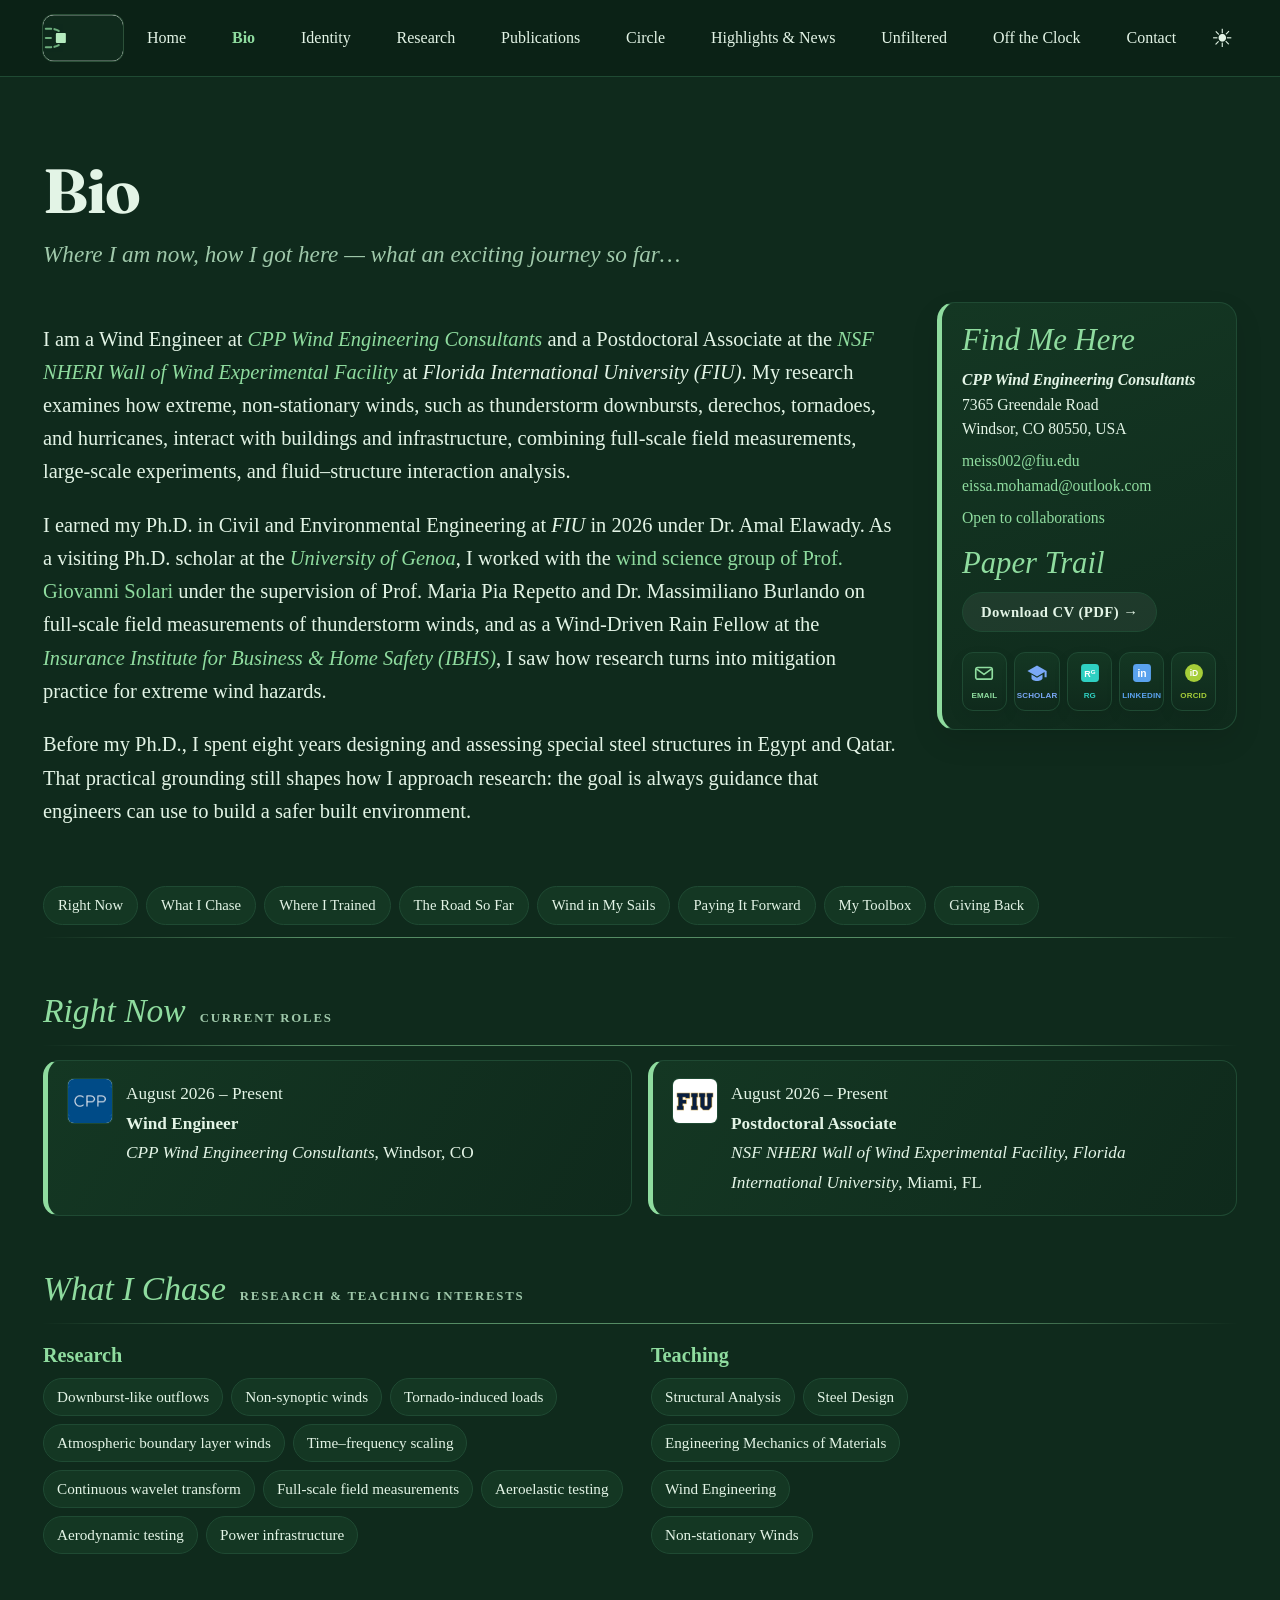
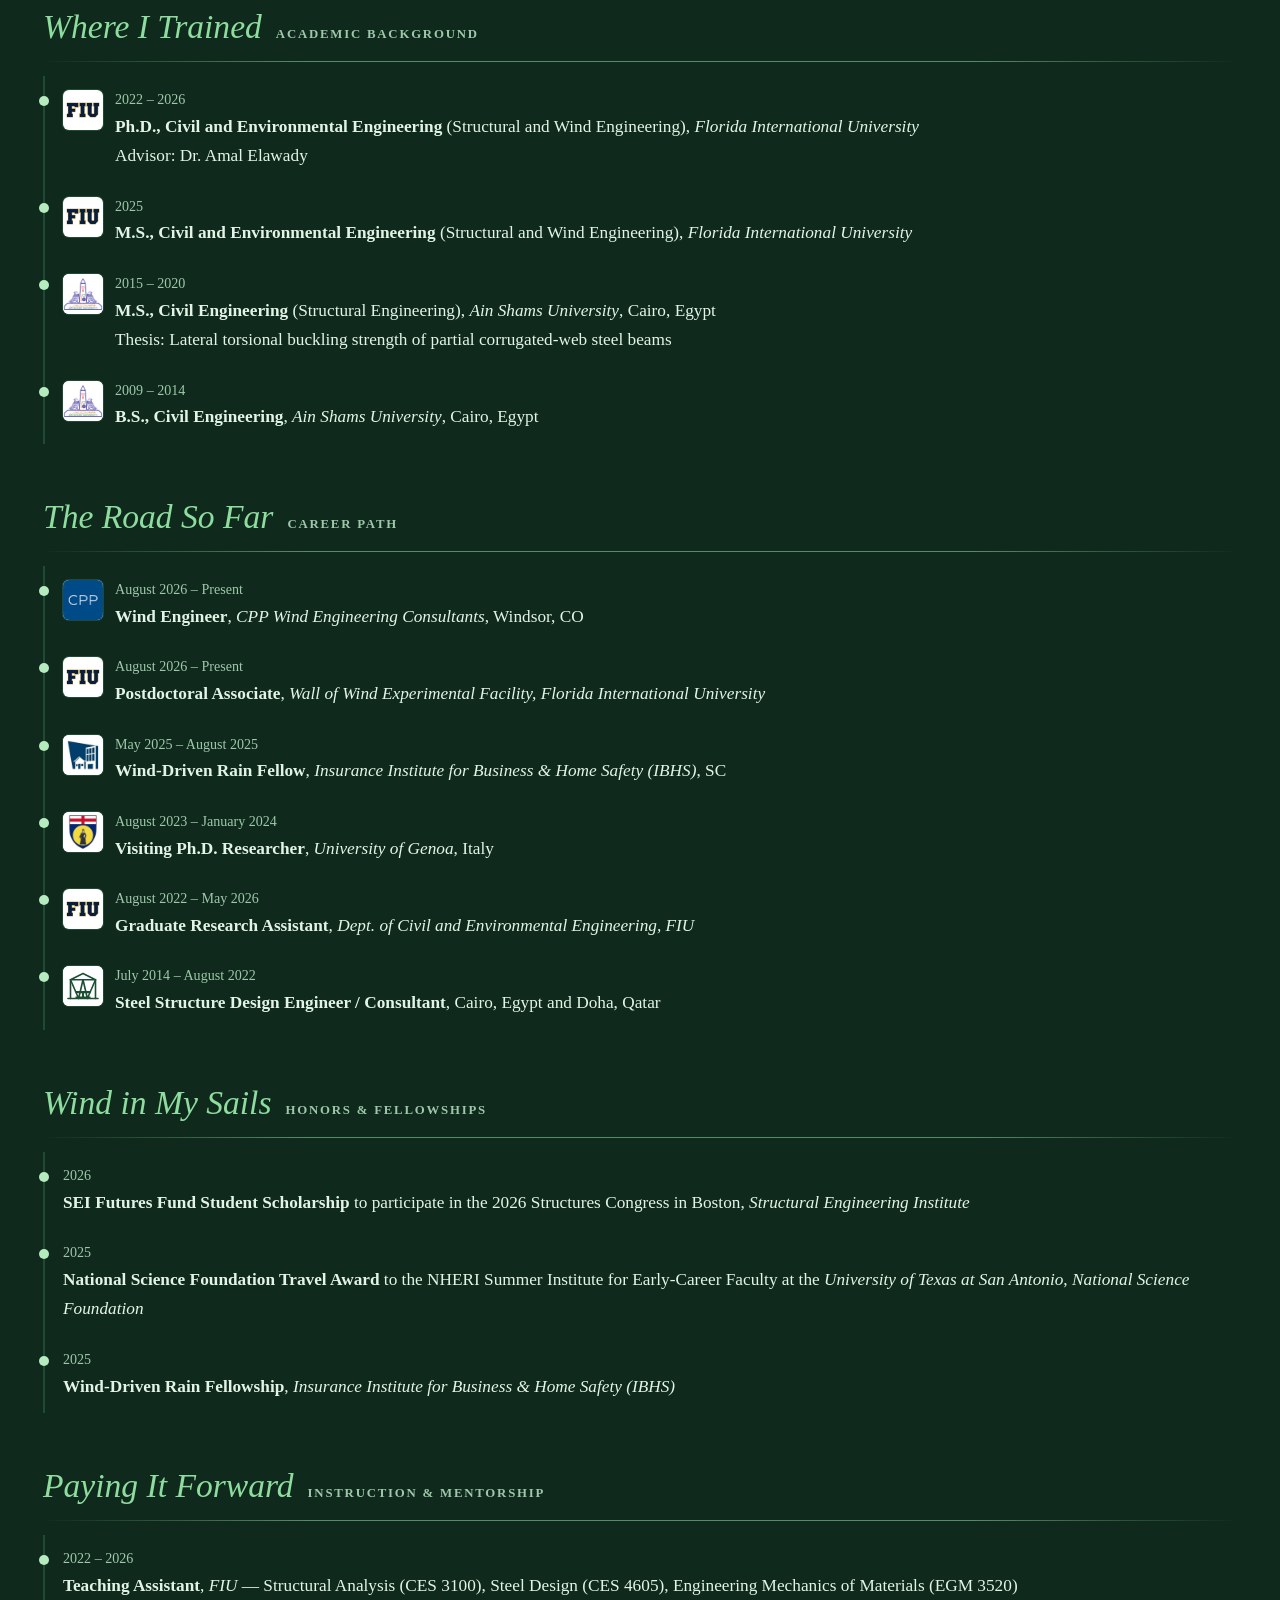
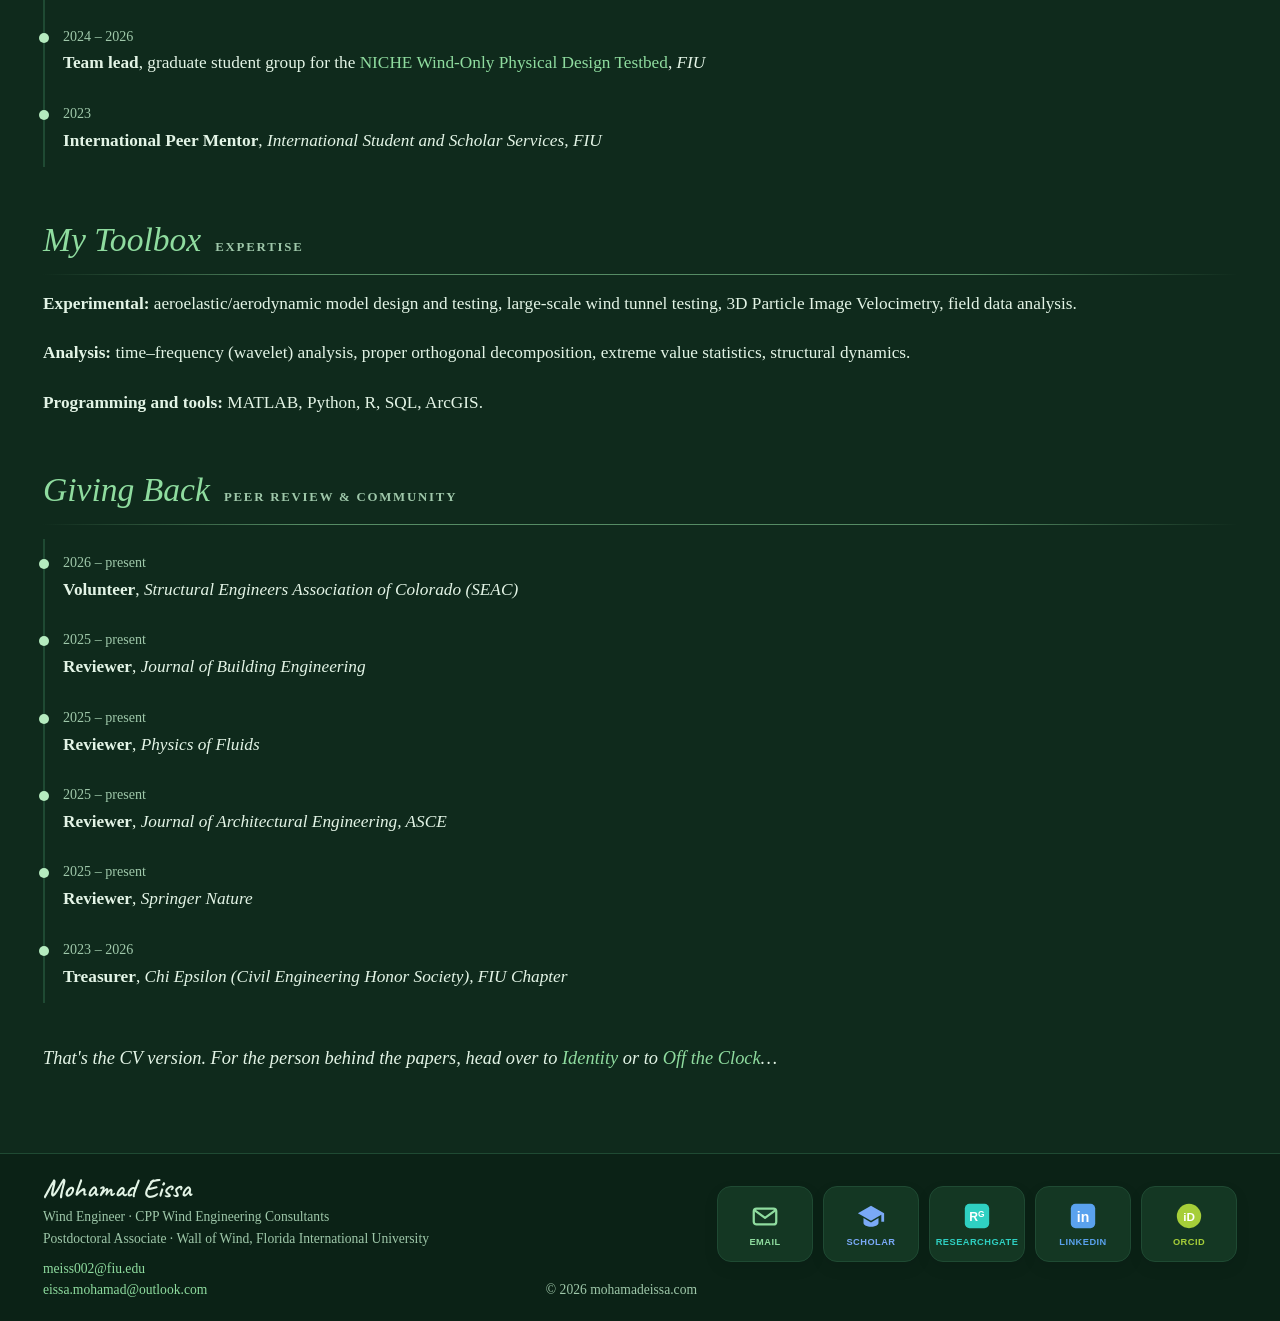
==== bio.html @ 66148f49 "First version of the site" ====
<!DOCTYPE html>
<html lang="en"><head><meta charset="utf-8"><meta name="viewport" content="width=device-width,initial-scale=1">
<title>Bio | Mohamad Eissa</title>
<meta name="description" content="Bio and CV of Mohamad Eissa, wind engineer and researcher.">
<link rel="icon" type="image/svg+xml" href="assets/img/icon.svg"><link rel="icon" type="image/png" sizes="32x32" href="assets/img/favicon-32.png"><link rel="apple-touch-icon" href="assets/img/apple-touch-icon.png">

<link rel="stylesheet" href="assets/style.css"><link href="https://fonts.googleapis.com/css2?family=Fraunces:opsz,wght@9..144,700&family=Caveat:wght@600&display=swap" rel="stylesheet"><script src="assets/script.js"></script></head>
<body><header><div class="wrap nav"><a class="brand" href="index.html" aria-describedby="kcard"><svg class="logo" viewBox="0 0 112 64" aria-hidden="true"><defs><clipPath id="lgclip"><rect width="112" height="64" rx="15"/></clipPath></defs><rect width="112" height="64" rx="15" class="lg-bg"/><g clip-path="url(#lgclip)"><g fill="none" class="lg-fg" stroke-width="3" stroke-linecap="round" opacity=".75"><path class="lg-fl" d="M4 19C12 19 17 19 22 22"/><path class="lg-fl" d="M4 45C12 45 17 45 22 42"/><path class="lg-fl" d="M4 32H15"/></g><g fill="none" class="lg-fg" stroke-width="3.6" stroke-linecap="round"><g transform="translate(0,24)"><g class="lg-v" style="animation-delay:0s"><g class="lg-s"><path d="M-7 0a7 7 0 1 0 7-7a4.2 4.2 0 0 0-4.2 4.2a1.9 1.9 0 0 0 1.9 1.9"/></g></g></g><g transform="translate(0,24)"><g class="lg-v" style="animation-delay:-2s"><g class="lg-s"><path d="M-7 0a7 7 0 1 0 7-7a4.2 4.2 0 0 0-4.2 4.2a1.9 1.9 0 0 0 1.9 1.9"/></g></g></g><g transform="translate(0,24)"><g class="lg-v" style="animation-delay:-4s"><g class="lg-s"><path d="M-7 0a7 7 0 1 0 7-7a4.2 4.2 0 0 0-4.2 4.2a1.9 1.9 0 0 0 1.9 1.9"/></g></g></g><g transform="translate(0,40) scale(1,-1)"><g class="lg-v" style="animation-delay:-1s"><g class="lg-s"><path d="M-7 0a7 7 0 1 0 7-7a4.2 4.2 0 0 0-4.2 4.2a1.9 1.9 0 0 0 1.9 1.9"/></g></g></g><g transform="translate(0,40) scale(1,-1)"><g class="lg-v" style="animation-delay:-3s"><g class="lg-s"><path d="M-7 0a7 7 0 1 0 7-7a4.2 4.2 0 0 0-4.2 4.2a1.9 1.9 0 0 0 1.9 1.9"/></g></g></g><g transform="translate(0,40) scale(1,-1)"><g class="lg-v" style="animation-delay:-5s"><g class="lg-s"><path d="M-7 0a7 7 0 1 0 7-7a4.2 4.2 0 0 0-4.2 4.2a1.9 1.9 0 0 0 1.9 1.9"/></g></g></g></g><rect x="18" y="25" width="14" height="14" rx="1.4" class="lg-tw"/></g></svg><span class="sr-only">Mohamad Eissa · Home</span></a>
<div class="nav-right"><ul class="menu"><li><a href="index.html">Home</a></li><li><a href="bio.html" class=active>Bio</a></li><li><a href="identity.html">Identity</a></li><li><a href="research.html">Research</a></li><li><a href="publications.html">Publications</a></li><li><a href="circle.html">Circle</a></li><li><a href="highlights.html">Highlights &amp; News</a></li><li><a href="unfiltered.html">Unfiltered</a></li><li><a href="offtheclock.html">Off the Clock</a></li><li><a href="contact.html">Contact</a></li></ul>
<button class="btn-icon" id="theme-toggle" title="Toggle dark mode" aria-label="Toggle dark mode">☾</button>
<button class="btn-icon" id="menu-toggle" aria-label="Menu">☰</button></div></div></header>
<main class="wrap">

<h1>Bio</h1><p class="subtitle"><em>Where I am now, how I got here — what an exciting journey so far…</em></p>
<div class="bio-top"><div class="bio-intro"><p>I am a Wind Engineer at <em><a class="gust" href="https://cppwind.com/" target="_blank" rel="noopener">CPP Wind Engineering Consultants</a></em> and a Postdoctoral Associate at the <em><a class="gust" href="https://fiu.designsafe-ci.org/" target="_blank" rel="noopener">NSF NHERI Wall of Wind Experimental Facility</a></em> at <em>Florida International University (FIU)</em>. My research examines how extreme, non-stationary winds, such as thunderstorm downbursts, derechos, tornadoes, and hurricanes, interact with buildings and infrastructure, combining full-scale field measurements, large-scale experiments, and fluid–structure interaction analysis.</p>
<p>I earned my Ph.D. in Civil and Environmental Engineering at <em>FIU</em> in 2026 under Dr. Amal Elawady. As a visiting Ph.D. scholar at the <em><a class="gust" href="https://unige.it/en" target="_blank" rel="noopener">University of Genoa</a></em>, I worked with the <a class="gust" href="https://www.gs-windyn.it/" target="_blank" rel="noopener">wind science group of Prof. Giovanni Solari</a> under the supervision of Prof. Maria Pia Repetto and Dr. Massimiliano Burlando on full-scale field measurements of thunderstorm winds, and as a Wind-Driven Rain Fellow at the <em><a class="gust" href="https://ibhs.org/" target="_blank" rel="noopener">Insurance Institute for Business &amp; Home Safety (IBHS)</a></em>, I saw how research turns into mitigation practice for extreme wind hazards.</p>
<p>Before my Ph.D., I spent eight years designing and assessing special steel structures in Egypt and Qatar. That practical grounding still shapes how I approach research: the goal is always guidance that engineers can use to build a safer built environment.</p></div><aside class="bio-side"><div class="side-block"><h3 class="side-h">Find Me Here</h3><p><b><em>CPP Wind Engineering Consultants</em></b><br>7365 Greendale Road<br>Windsor, CO 80550, USA</p><p class="side-mail"><a class="gust" href="mailto:meiss002@fiu.edu">meiss002@fiu.edu</a><br><a class="gust" href="mailto:eissa.mohamad@outlook.com">eissa.mohamad@outlook.com</a></p><p><a class="gust" href="collaborate.html">Open to collaborations</a></p></div><div class="side-block"><h3 class="side-h">Paper Trail</h3><p><a class="opp-btn gust" href="assets/cv.pdf" target="_blank" rel="noopener">Download CV (PDF) <span aria-hidden="true">→</span></a></p></div><div class="social tiles mini"><a class="tile t-mail" href="mailto:meiss002@fiu.edu" title="Email" aria-label="Email"><svg viewBox="0 0 32 32"><rect x="4" y="8" width="24" height="17" rx="3" fill="none" stroke="currentColor" stroke-width="2.4"/><path d="M5 10l11 8 11-8" fill="none" stroke="currentColor" stroke-width="2.4" stroke-linejoin="round"/></svg><span>EMAIL</span></a><a class="tile t-gs" href="https://scholar.google.com/citations?user=ByOGSA4AAAAJ" title="Google Scholar" aria-label="Google Scholar" target="_blank" rel="noopener"><svg viewBox="0 0 32 32"><path d="M16 5L2 13l14 8 11-6.3V22h3v-9z" fill="currentColor"/><path d="M8 18.2v5.3c0 2.2 3.6 4 8 4s8-1.8 8-4v-5.3l-8 4.6z" fill="currentColor"/></svg><span>SCHOLAR</span></a><a class="tile t-rg" href="https://www.researchgate.net/profile/Mohamed-Eissa-43" title="ResearchGate" aria-label="ResearchGate" target="_blank" rel="noopener"><svg viewBox="0 0 32 32"><rect x="3" y="3" width="26" height="26" rx="5" fill="currentColor"/><text x="16" y="21.5" font-family="Arial,sans-serif" font-size="13" font-weight="700" text-anchor="middle" fill="#fff">R<tspan font-size="9" dy="-4">G</tspan></text></svg><span>RESEARCHGATE</span></a><a class="tile t-li" href="https://www.linkedin.com/in/muhammedeissaa/" title="LinkedIn" aria-label="LinkedIn" target="_blank" rel="noopener"><svg viewBox="0 0 32 32"><rect x="3" y="3" width="26" height="26" rx="5" fill="currentColor"/><text x="16" y="22.5" font-family="Arial,sans-serif" font-size="15" font-weight="700" text-anchor="middle" fill="#fff">in</text></svg><span>LINKEDIN</span></a><a class="tile t-orcid" href="https://orcid.org/0000-0001-7298-1184" title="ORCID" aria-label="ORCID" target="_blank" rel="noopener"><svg viewBox="0 0 32 32"><circle cx="16" cy="16" r="13" fill="currentColor"/><text x="16" y="21" font-family="Arial,sans-serif" font-size="12.5" font-weight="700" text-anchor="middle" fill="#fff">iD</text></svg><span>ORCID</span></a></div></aside></div>
<nav class="bio-tabs" aria-label="Bio sections"><a class="gust" href="#now">Right Now</a><a class="gust" href="#chase">What I Chase</a><a class="gust" href="#trained">Where I Trained</a><a class="gust" href="#road">The Road So Far</a><a class="gust" href="#sails">Wind in My Sails</a><a class="gust" href="#forward">Paying It Forward</a><a class="gust" href="#toolbox">My Toolbox</a><a class="gust" href="#giving">Giving Back</a></nav><h2 id="now" class="bio-h">Right Now<span class="bio-cap">Current roles</span></h2><div class="appts">
<div class="appt"><a class="lg" href="https://cppwind.com/" target="_blank" rel="noopener"><img class="logo" src="assets/img/logos/cpp-square.png" alt="CPP logo"></a><div><div class="when">August 2026 – Present</div><b>Wind Engineer</b><br><em>CPP Wind Engineering Consultants</em>, Windsor, CO</div></div>
<div class="appt"><a class="lg" href="https://fiu.designsafe-ci.org/" target="_blank" rel="noopener"><img class="logo" src="assets/img/logos/fiu.png" alt="FIU logo"></a><div><div class="when">August 2026 – Present</div><b>Postdoctoral Associate</b><br><em>NSF NHERI Wall of Wind Experimental Facility, Florida International University</em>, Miami, FL</div></div></div>
<h2 id="chase" class="bio-h">What I Chase<span class="bio-cap">Research &amp; teaching interests</span></h2><div class="focus"><div><h3>Research</h3><p class="kw"><span>Downburst-like outflows</span><span>Non-synoptic winds</span><span>Tornado-induced loads</span><span>Atmospheric boundary layer winds</span><span>Time–frequency scaling</span><span>Continuous wavelet transform</span><span>Full-scale field measurements</span><span>Aeroelastic testing</span><span>Aerodynamic testing</span><span>Power infrastructure</span></p></div>
<div><h3>Teaching</h3><p class="kw teach-kw"><span>Structural Analysis</span><span>Steel Design</span><span>Engineering Mechanics of Materials</span><span>Wind Engineering</span><span>Non-stationary Winds</span></p></div></div>
<h2 id="trained" class="bio-h">Where I Trained<span class="bio-cap">Academic background</span></h2><ul class="timeline logos">
<li><a class="lg" href="https://www.fiu.edu/" target="_blank" rel="noopener"><img class="logo" src="assets/img/logos/fiu.png" alt="FIU logo"></a><div><div class="when">2022 – 2026</div><b>Ph.D., Civil and Environmental Engineering</b> (Structural and Wind Engineering), <em>Florida International University</em><br>Advisor: Dr. Amal Elawady</div></li>
<li><a class="lg" href="https://www.fiu.edu/" target="_blank" rel="noopener"><img class="logo" src="assets/img/logos/fiu.png" alt="FIU logo"></a><div><div class="when">2025</div><b>M.S., Civil and Environmental Engineering</b> (Structural and Wind Engineering), <em>Florida International University</em></div></li>
<li><a class="lg" href="https://www.asu.edu.eg/" target="_blank" rel="noopener"><img class="logo" src="assets/img/logos/asu.png" alt="Ain Shams University logo" onerror="this.onerror=null;this.src='assets/img/logos/university.svg'"></a><div><div class="when">2015 – 2020</div><b>M.S., Civil Engineering</b> (Structural Engineering), <em>Ain Shams University</em>, Cairo, Egypt<br>Thesis: Lateral torsional buckling strength of partial corrugated-web steel beams</div></li>
<li><a class="lg" href="https://www.asu.edu.eg/" target="_blank" rel="noopener"><img class="logo" src="assets/img/logos/asu.png" alt="Ain Shams University logo" onerror="this.onerror=null;this.src='assets/img/logos/university.svg'"></a><div><div class="when">2009 – 2014</div><b>B.S., Civil Engineering</b>, <em>Ain Shams University</em>, Cairo, Egypt</div></li></ul><h2 id="road" class="bio-h">The Road So Far<span class="bio-cap">Career path</span></h2><ul class="timeline logos">
<li><a class="lg" href="https://cppwind.com/" target="_blank" rel="noopener"><img class="logo" src="assets/img/logos/cpp-square.png" alt="CPP logo"></a><div><div class="when">August 2026 – Present</div><b>Wind Engineer</b>, <em>CPP Wind Engineering Consultants</em>, Windsor, CO</div></li>
<li><a class="lg" href="https://fiu.designsafe-ci.org/" target="_blank" rel="noopener"><img class="logo" src="assets/img/logos/fiu.png" alt="FIU logo"></a><div><div class="when">August 2026 – Present</div><b>Postdoctoral Associate</b>, <em>Wall of Wind Experimental Facility, Florida International University</em></div></li>
<li><a class="lg" href="https://ibhs.org/" target="_blank" rel="noopener"><img class="logo" src="assets/img/logos/ibhs.png" alt="IBHS logo" onerror="this.onerror=null;this.src='assets/img/logos/company.svg'"></a><div><div class="when">May 2025 – August 2025</div><b>Wind-Driven Rain Fellow</b>, <em>Insurance Institute for Business &amp; Home Safety (IBHS)</em>, SC</div></li>
<li><a class="lg" href="https://unige.it/en" target="_blank" rel="noopener"><img class="logo" src="assets/img/logos/unige.png" alt="University of Genoa logo" onerror="this.onerror=null;this.src='assets/img/logos/university.svg'"></a><div><div class="when">August 2023 – January 2024</div><b>Visiting Ph.D. Researcher</b>, <em>University of Genoa</em>, Italy</div></li>
<li><a class="lg" href="https://www.fiu.edu/" target="_blank" rel="noopener"><img class="logo" src="assets/img/logos/fiu.png" alt="FIU logo"></a><div><div class="when">August 2022 – May 2026</div><b>Graduate Research Assistant</b>, <em>Dept. of Civil and Environmental Engineering, FIU</em></div></li>
<li><img class="logo" src="assets/img/logos/engineering.svg" alt="Structural engineering icon"><div><div class="when">July 2014 – August 2022</div><b>Steel Structure Design Engineer / Consultant</b>, Cairo, Egypt and Doha, Qatar</div></li></ul><h2 id="sails" class="bio-h">Wind in My Sails<span class="bio-cap">Honors &amp; fellowships</span></h2><ul class="timeline"><li><div class="when">2026</div><b>SEI Futures Fund Student Scholarship</b> to participate in the 2026 Structures Congress in Boston, <em>Structural Engineering Institute</em></li><li><div class="when">2025</div><b>National Science Foundation Travel Award</b> to the NHERI Summer Institute for Early-Career Faculty at the <em>University of Texas at San Antonio</em>, <em>National Science Foundation</em></li><li><div class="when">2025</div><b>Wind-Driven Rain Fellowship</b>, <em>Insurance Institute for Business &amp; Home Safety (IBHS)</em></li></ul>
<h2 id="forward" class="bio-h">Paying It Forward<span class="bio-cap">Instruction &amp; mentorship</span></h2><ul class="timeline"><li><div class="when">2022 – 2026</div><b>Teaching Assistant</b>, <em>FIU</em> — Structural Analysis (CES 3100), Steel Design (CES 4605), Engineering Mechanics of Materials (EGM 3520)</li><li><div class="when">2024 – 2026</div><b>Team lead</b>, graduate student group for the <a class="gust" href="https://www.niche-site.info/" target="_blank" rel="noopener">NICHE Wind-Only Physical Design Testbed</a>, <em>FIU</em></li><li><div class="when">2023</div><b>International Peer Mentor</b>, <em>International Student and Scholar Services, FIU</em></li></ul>
<h2 id="toolbox" class="bio-h">My Toolbox<span class="bio-cap">Expertise</span></h2><div class="toolbox"><p><b>Experimental:</b> aeroelastic/aerodynamic model design and testing, large-scale wind tunnel testing, 3D Particle Image Velocimetry, field data analysis.</p><p><b>Analysis:</b> time–frequency (wavelet) analysis, proper orthogonal decomposition, extreme value statistics, structural dynamics.</p><p><b>Programming and tools:</b> MATLAB, Python, R, SQL, ArcGIS.</p></div><h2 id="giving" class="bio-h">Giving Back<span class="bio-cap">Peer review &amp; community</span></h2><ul class="timeline"><li><div class="when">2026 – present</div><b>Volunteer</b>, <em>Structural Engineers Association of Colorado (SEAC)</em></li><li><div class="when">2025 – present</div><b>Reviewer</b>, <em>Journal of Building Engineering</em></li><li><div class="when">2025 – present</div><b>Reviewer</b>, <em>Physics of Fluids</em></li><li><div class="when">2025 – present</div><b>Reviewer</b>, <em>Journal of Architectural Engineering, ASCE</em></li><li><div class="when">2025 – present</div><b>Reviewer</b>, <em>Springer Nature</em></li><li><div class="when">2023 – 2026</div><b>Treasurer</b>, <em>Chi Epsilon (Civil Engineering Honor Society), FIU Chapter</em></li></ul>
<p class="bio-outro"><em>That's the CV version. For the person behind the papers, head over to <a class="gust" href="identity.html">Identity</a> or to <a class="gust" href="offtheclock.html">Off the Clock</a>…</em></p>
</main>
<footer><div class="wrap foot"><div class="f-left"><span class="fname">Mohamad Eissa</span><br>Wind Engineer · CPP Wind Engineering Consultants<br>Postdoctoral Associate · Wall of Wind, Florida International University<div class="f-mail"><a href="mailto:meiss002@fiu.edu">meiss002@fiu.edu</a><br><a href="mailto:eissa.mohamad@outlook.com">eissa.mohamad@outlook.com</a></div></div><div class="f-mid"><div class="fsocial" aria-label="Social links"><a class="fs t-mail" href="mailto:meiss002@fiu.edu" title="Email" aria-label="Email"><svg viewBox="0 0 32 32"><rect x="4" y="8" width="24" height="17" rx="3" fill="none" stroke="currentColor" stroke-width="2.4"/><path d="M5 10l11 8 11-8" fill="none" stroke="currentColor" stroke-width="2.4" stroke-linejoin="round"/></svg><span>EMAIL</span></a><a class="fs t-gs" href="https://scholar.google.com/citations?user=ByOGSA4AAAAJ" title="Google Scholar" aria-label="Google Scholar" target="_blank" rel="noopener"><svg viewBox="0 0 32 32"><path d="M16 5L2 13l14 8 11-6.3V22h3v-9z" fill="currentColor"/><path d="M8 18.2v5.3c0 2.2 3.6 4 8 4s8-1.8 8-4v-5.3l-8 4.6z" fill="currentColor"/></svg><span>SCHOLAR</span></a><a class="fs t-rg" href="https://www.researchgate.net/profile/Mohamed-Eissa-43" title="ResearchGate" aria-label="ResearchGate" target="_blank" rel="noopener"><svg viewBox="0 0 32 32"><rect x="3" y="3" width="26" height="26" rx="5" fill="currentColor"/><text x="16" y="21.5" font-family="Arial,sans-serif" font-size="13" font-weight="700" text-anchor="middle" fill="#fff">R<tspan font-size="9" dy="-4">G</tspan></text></svg><span>RESEARCHGATE</span></a><a class="fs t-li" href="https://www.linkedin.com/in/muhammedeissaa/" title="LinkedIn" aria-label="LinkedIn" target="_blank" rel="noopener"><svg viewBox="0 0 32 32"><rect x="3" y="3" width="26" height="26" rx="5" fill="currentColor"/><text x="16" y="22.5" font-family="Arial,sans-serif" font-size="15" font-weight="700" text-anchor="middle" fill="#fff">in</text></svg><span>LINKEDIN</span></a><a class="fs t-orcid" href="https://orcid.org/0000-0001-7298-1184" title="ORCID" aria-label="ORCID" target="_blank" rel="noopener"><svg viewBox="0 0 32 32"><circle cx="16" cy="16" r="13" fill="currentColor"/><text x="16" y="21" font-family="Arial,sans-serif" font-size="12.5" font-weight="700" text-anchor="middle" fill="#fff">iD</text></svg><span>ORCID</span></a></div><div class="small">© <span id="year"></span> mohamadeissa.com</div></div><div class="f-right"></div></div></footer></body></html>
---- assets/style.css ----
:root{--bg:#eef7ee;--text:#12301f;--muted:#4a6656;--accent:#1b5e3a;--accent2:#2e7d4f;--line:#cfe3d3;--card:#e2f1e4;--header:#e4f2e6}
[data-theme=dark]{--bg:#0f2a1c;--text:#e3f4e6;--muted:#9fc8aa;--accent:#8fdc9f;--accent2:#b5ebbf;--line:#1f4a33;--card:#143723;--header:#0b2216}
*{box-sizing:border-box}
html{-webkit-text-size-adjust:100%}img{max-width:100%;height:auto}body{margin:0;overflow-wrap:break-word;font-family:"Inter",system-ui,-apple-system,Segoe UI,Roboto,sans-serif;background:var(--bg);color:var(--text);line-height:1.65;transition:background .2s,color .2s}
a{color:var(--accent);text-decoration:none}a:hover{text-decoration:underline}
.wrap{width:100%;max-width:960px;margin:0 auto;padding:0 clamp(14px,4vw,28px)}
header{position:sticky;top:0;background:var(--header);border-bottom:1px solid var(--line);z-index:10}
.nav{display:flex;align-items:center;justify-content:space-between;height:60px}
.brand{font-weight:600;color:var(--text);font-size:1.05rem}.brand span{font-weight:300}
.menu{display:flex;gap:22px;align-items:center;list-style:none;margin:0;padding:0}
.menu a{color:var(--text);font-size:.95rem}.menu a.active{color:var(--accent);font-weight:600}
.btn-icon{background:none;border:0;cursor:pointer;color:var(--text);font-size:1.1rem;padding:4px}
#menu-toggle{display:none}
main{padding:40px 0 60px}
h1{font-size:clamp(1.6rem,4.5vw,2.4rem);font-weight:300;margin:0 0 6px}h1 b{font-weight:600}
h2{font-size:1.35rem;font-weight:500;color:var(--accent);margin:44px 0 14px;padding-bottom:6px;border-bottom:1px solid var(--line)}
.subtitle{color:var(--muted);margin:0 0 28px}
.profile{float:right;width:240px;margin:8px 0 20px 30px;text-align:center}
.profile img{width:100%;border-radius:8px;box-shadow:0 2px 10px rgba(0,0,0,.12)}
.affil{font-size:.85rem;color:var(--muted);margin-top:10px;line-height:1.5}
.social{clear:both;text-align:center;font-size:1.6rem;padding:18px 0 4px;display:flex;justify-content:center;gap:22px;flex-wrap:wrap}
.social a{color:var(--text)}.social a:hover{color:var(--accent);text-decoration:none}
.social svg{width:36px;height:36px;fill:currentColor}
.contact-note{text-align:center;color:var(--muted);font-size:.95rem}
.news{width:100%;border-collapse:collapse}.news td{padding:8px 0;vertical-align:top;border-bottom:1px solid var(--line)}
.news td.date{width:120px;color:var(--muted);font-weight:500;white-space:nowrap;padding-right:16px}
.year{font-size:1.6rem;font-weight:300;color:var(--muted);text-align:right;margin:30px 0 4px}
.pub{display:flex;gap:20px;padding:16px 0;border-bottom:1px solid var(--line)}
.pub .thumb{flex:0 0 150px}.pub .thumb img{width:100%;border-radius:4px;border:1px solid var(--line)}
.pub .badge{display:inline-block;background:var(--accent);color:var(--bg);font-size:.72rem;padding:2px 8px;border-radius:3px;font-weight:600;margin-bottom:6px}
.pub .title{font-weight:600}.pub .authors{font-size:.95rem}.pub .authors b{text-decoration:underline}
.pub .venue{font-style:italic;color:var(--muted);font-size:.92rem}
.links{margin-top:6px;display:flex;gap:8px;flex-wrap:wrap}
.links a,.links button{font-size:.75rem;border:1px solid var(--text);color:var(--text);background:none;padding:2px 10px;border-radius:3px;cursor:pointer;font-family:inherit}
.links a:hover,.links button:hover{border-color:var(--accent);color:var(--accent);text-decoration:none}
.abstract{display:none;margin-top:10px;font-size:.92rem;background:var(--card);padding:12px 14px;border-radius:4px}
.abstract.open{display:block}
.cards{display:grid;grid-template-columns:repeat(auto-fill,minmax(250px,1fr));gap:20px}
.card{border:1px solid var(--line);border-radius:8px;overflow:hidden;background:var(--card)}
.card img{width:100%;height:150px;object-fit:cover;display:block}
.card .body{padding:14px 16px}.card h3{margin:0 0 6px;font-size:1.05rem}.card p{margin:0;font-size:.92rem;color:var(--muted)}
.timeline{list-style:none;padding:0;margin:0}
.timeline li{padding:12px 0 12px 18px;border-left:2px solid var(--line);position:relative}
.timeline li:before{content:"";position:absolute;left:-6px;top:20px;width:10px;height:10px;border-radius:50%;background:var(--accent2)}
.timeline .when{color:var(--muted);font-size:.88rem}
.more{text-align:center;margin-top:20px}
footer{border-top:1px solid var(--line);color:var(--muted);font-size:.85rem;text-align:center;padding:20px 0}
@media(max-width:720px){
 #menu-toggle{display:block}
 .menu{display:none;position:absolute;top:60px;left:0;right:0;flex-direction:column;background:var(--header);border-bottom:1px solid var(--line);padding:14px 0;gap:12px}
 .menu.open{display:flex}
 .profile{float:none;margin:0 auto 20px;width:200px}
 .pub{flex-direction:column}.pub .thumb{flex:none;width:180px}
 h1{font-size:1.8rem}
}

::selection{background:var(--accent);color:var(--bg)}
.menu a:hover{color:var(--accent2)}
@media(min-width:1400px){.wrap{max-width:1100px}body{font-size:1.06rem}.profile{width:280px}}
@media(min-width:721px) and (max-width:960px){.menu{gap:14px}.menu a{font-size:.9rem}.profile{width:200px}}
@media(max-width:720px){.menu a{font-size:1.05rem;padding:6px 0;display:block}.cards{grid-template-columns:1fr 1fr}}
@media(max-width:520px){
 .news tr{display:block;padding:8px 0;border-bottom:1px solid var(--line)}.news td{display:block;border:0;padding:2px 0}.news td.date{width:auto}
 .cards{grid-template-columns:1fr}.pub .thumb{width:100%;max-width:260px}.year{text-align:left}
 .social{gap:14px}.profile{width:170px}h2{font-size:1.2rem}
}
@media(max-width:360px){body{font-size:.95rem}.brand{font-size:.95rem}.social svg{width:30px;height:30px}}
.nav-right{display:flex;align-items:center;gap:18px}#theme-toggle{font-size:1.25rem}
@media(max-width:720px){.nav-right{gap:10px}}
/* v3 content blocks */
.hi{margin:0;color:var(--accent2);font-weight:500;letter-spacing:.02em}
.hero::after{content:"";display:block;clear:both}
.callout{margin:30px 0 0;padding:14px 18px;border-left:4px solid var(--accent);background:var(--card);border-radius:6px}
h2 .viewall{float:right;font-size:.85rem;font-weight:400;margin-top:6px}
.ncards{display:grid;grid-template-columns:repeat(auto-fill,minmax(210px,1fr));gap:16px}
.ncard,.post{background:var(--card);border:1px solid var(--line);border-radius:8px;padding:14px 16px;display:flex;flex-direction:column}
.ncard p,.post p{margin:6px 0 10px;font-size:.92rem;color:var(--muted);flex:1}
.ndate{font-size:.8rem;color:var(--accent2);font-weight:600;text-transform:uppercase;letter-spacing:.04em}
.ntitle{font-weight:600;color:var(--text);margin-top:4px}
.nbtn{font-size:.82rem;font-weight:600}
.post{margin-bottom:14px}
.rfig{margin:0 0 18px;text-align:center}.rfig img{max-width:640px;width:100%;border-radius:8px;border:1px solid var(--line)}
.rfig figcaption{font-size:.85rem;color:var(--muted);margin-top:6px}
footer .foot{display:flex;justify-content:space-between;gap:20px;flex-wrap:wrap;text-align:left;line-height:1.6}
footer .small{align-self:flex-end}
footer{background:var(--header)}
/* collapse menu earlier now that nav has 10 items */
@media(max-width:1100px){
 #menu-toggle{display:block}
 .menu{display:none;position:absolute;top:60px;left:0;right:0;flex-direction:column;background:var(--header);border-bottom:1px solid var(--line);padding:14px 0;gap:6px;align-items:center}
 .menu.open{display:flex}.menu a{font-size:1.05rem;padding:6px 0;display:block}
}
@media(max-width:520px){footer .foot{flex-direction:column;text-align:center}footer .small{align-self:center}h2 .viewall{float:none;display:block;margin-top:4px}}
.brand{white-space:nowrap}@media(min-width:1101px) and (max-width:1300px){.menu{gap:16px}.menu a{font-size:.92rem}}
/* v4: dropdown nav + new pages */
.dd{position:relative}
.dd-btn{background:none;border:0;font:inherit;font-size:.95rem;color:var(--text);cursor:pointer;padding:0}
.dd-btn.active{color:var(--accent);font-weight:600}.dd-btn:hover{color:var(--accent2)}
.caret{font-size:.7em}
.sub{list-style:none;margin:0;padding:8px 0;position:absolute;top:100%;left:-14px;min-width:170px;background:var(--header);border:1px solid var(--line);border-radius:8px;box-shadow:0 8px 24px rgba(0,0,0,.15);display:none}
.sub li a{display:block;padding:7px 16px;white-space:nowrap}
.sub li a:hover{background:var(--card);text-decoration:none}
.dd:hover .sub,.dd.open .sub{display:block}
.dd::after{content:"";position:absolute;left:0;right:0;top:100%;height:10px}
@media(max-width:1100px){
 .dd{text-align:center}.dd-btn{font-size:1.05rem;padding:6px 0}
 .sub{position:static;box-shadow:none;border:0;background:none;padding:0;min-width:0}
 .sub,.dd:hover .sub{display:none}.dd.open .sub{display:block}
 .sub li a{font-size:.95rem!important;color:var(--muted);padding:4px 0}
}
.facts{padding-left:20px}.facts li{margin:4px 0}
.people{display:grid;grid-template-columns:repeat(auto-fill,minmax(260px,1fr));gap:16px}
.person{display:flex;gap:14px;align-items:flex-start;background:var(--card);border:1px solid var(--line);border-radius:8px;padding:14px}
.person img{width:64px;height:64px;border-radius:50%;flex:none;object-fit:cover}
.person .role{font-size:.85rem;color:var(--accent2)}.person p{margin:4px 0 0;font-size:.9rem;color:var(--muted)}
.gallery{display:grid;grid-template-columns:repeat(auto-fill,minmax(160px,1fr));gap:10px}
.gallery img{width:100%;aspect-ratio:1;object-fit:cover;border-radius:8px;border:1px solid var(--line)}
.card h3{color:var(--accent)}
/* v5 flat nav */
.nav{gap:24px}.menu a{white-space:nowrap}
@media(min-width:1101px) and (max-width:1240px){.menu{gap:12px}.menu a{font-size:.88rem}.nav-right{gap:12px}}
/* v6: workplace logos */
.affil-row{display:flex;align-items:center;justify-content:center;gap:8px;margin:4px 0;text-align:left}
.logo{width:26px;height:26px;border-radius:6px;object-fit:contain;background:#fff;flex:none;box-shadow:0 0 0 1px var(--line)}
.timeline.logos li{display:flex;gap:12px;align-items:flex-start}
.timeline.logos .logo{width:40px;height:40px;margin-top:2px}
/* v6: Unfiltered — Fraunces + Newsreader */
.uf{--h:'Fraunces',Georgia,serif;--b:'Newsreader',Georgia,serif;max-width:740px}
.uf-h1{font-family:var(--h);font-weight:800;font-size:clamp(2.4rem,7vw,3.8rem);line-height:1.02;letter-spacing:-.01em;margin:6px 0 8px;color:var(--text)}
.uf-sub{font-family:var(--b);font-style:italic;font-size:clamp(1.05rem,2.5vw,1.25rem);color:var(--muted);margin:0 0 28px}
.uf-item{display:block;padding:20px 0;border-top:1px solid var(--line);color:var(--text)}
.uf-item:hover{text-decoration:none}.uf-item:hover .uf-title{color:var(--accent)}
.uf-date{font-family:'Inter',sans-serif;font-size:.78rem;letter-spacing:.08em;text-transform:uppercase;color:var(--accent2);font-weight:600}
.uf-title{font-family:var(--h);font-weight:600;font-size:clamp(1.4rem,3.5vw,1.8rem);line-height:1.2;margin:4px 0;transition:color .15s}
.uf-teaser{font-family:var(--b);font-size:1.1rem;color:var(--muted);margin:2px 0 6px}
.uf-more{font-size:.85rem;font-weight:600;color:var(--accent)}
.uf-article{margin:0 auto}
.uf-article p,.uf-article li{font-family:var(--b);font-size:clamp(1.08rem,2.2vw,1.2rem);line-height:1.78}
.uf-article h2{font-family:var(--h);font-weight:600;border:0;color:var(--text);font-size:1.6rem}
.uf-back{font-size:.9rem;display:inline-block;margin-bottom:18px}
.uf-hero{margin:0 0 26px}.uf-hero img{width:100%;max-height:420px;object-fit:cover;border-radius:10px}
.uf-hero figcaption{font-family:var(--b);font-style:italic;font-size:.9rem;color:var(--muted);text-align:center;margin-top:6px}
.dropcap::first-letter{font-family:var(--h);font-weight:800;float:left;font-size:3.7em;line-height:.85;padding:6px 10px 0 0;color:var(--accent)}
.uf-article blockquote{margin:28px 0;padding:4px 0 4px 20px;border-left:3px solid var(--accent);font-family:var(--h);font-style:italic;font-size:clamp(1.3rem,3vw,1.6rem);line-height:1.4;color:var(--accent)}
.uf-gallery{display:grid;grid-template-columns:repeat(auto-fill,minmax(180px,1fr));gap:10px;margin:24px 0}
.uf-gallery img{width:100%;aspect-ratio:4/3;object-fit:cover;border-radius:8px}
.uf-sig{font-family:'Caveat',cursive!important;font-size:1.9rem!important;color:var(--accent);margin-top:26px}
.profile img.logo{width:26px;height:26px;border-radius:6px;box-shadow:0 0 0 1px var(--line)}
/* v7: casual hero (Hey, I'm …) */
.hero{padding-top:clamp(28px,6vw,64px)}
.intro{max-width:none}
.hey{font-family:'Fraunces',Georgia,serif;font-style:italic;font-weight:400;font-variation-settings:"SOFT" 100,"WONK" 1;font-size:clamp(2.3rem,6vw,3.9rem);line-height:1.05;letter-spacing:-.01em;margin:0 0 18px;color:var(--text)}
.wave{display:inline-block;font-style:normal;font-size:.8em;transform-origin:70% 70%;animation:wave 2.4s ease-in-out 1s 2}
@keyframes wave{0%,60%,100%{transform:rotate(0)}10%,30%{transform:rotate(14deg)}20%{transform:rotate(-8deg)}40%{transform:rotate(-4deg)}50%{transform:rotate(10deg)}}
@media(prefers-reduced-motion:reduce){.wave{animation:none}}
.lead{font-family:'Newsreader',Georgia,serif;font-size:clamp(1.6rem,4vw,2.4rem);line-height:1.2;margin:0 0 28px;color:var(--text)}
.say{font-family:'Newsreader',Georgia,serif;font-size:clamp(1.15rem,2.4vw,1.4rem);line-height:1.5;margin:0 0 20px;color:var(--text)}
.say a,.lead a{text-decoration:underline;text-decoration-thickness:1px;text-underline-offset:3px}
.nw{white-space:nowrap}
/* v8: hero in Palatino (like Ahmad's), no emoji */
.hey,.lead,.say{font-family:'Palatino Linotype','Book Antiqua',Palatino,'URW Palladio L','P052',Georgia,serif;font-variation-settings:normal}
.hey{font-style:italic;font-weight:400}
.affil{display:inline-flex;flex-direction:column;align-items:flex-start;gap:2px}.affil-row{justify-content:flex-start}
.hey,.lead,.say{font-family:'Palatino Linotype','Book Antiqua',Palatino,'URW Palladio L','TeX Gyre Pagella','P052',Georgia,serif}
@media(max-width:520px){.hero .profile{width:100%;margin:0 0 20px}.hero .profile>img{width:170px;display:block;margin:0 auto}.hero .affil{display:flex;width:fit-content;max-width:100%;margin:10px auto 0}}
/* ===== v9: one typeface site-wide (Palatino, like Ahmad's) + roomier top spacing ===== */
:root{--serif:'Palatino Linotype','Book Antiqua',Palatino,'URW Palladio L','TeX Gyre Pagella','P052',Georgia,serif}
body,button,input,.brand,.menu a,.dd-btn,.btn-icon,footer,
.ndate,.pdate,.badge,.links a,.links button,.nbtn,.uf-more,.when,.affil,.role,.subtitle,
.hey,.lead,.say{font-family:var(--serif)!important;font-variation-settings:normal}
body{font-size:1.08rem;line-height:1.7}
main.wrap{padding-top:clamp(36px,7vw,80px);padding-bottom:60px}
.hero{padding-top:0}
/* page titles: big italic, same as "Hey, I'm …" */
main h1,.uf-h1{font-style:italic;font-weight:400;font-size:clamp(2.3rem,6vw,3.9rem);line-height:1.08;letter-spacing:-.01em;margin:0 0 14px;color:var(--text)}
main h1 b{font-weight:400}
.subtitle,.uf-sub{font-size:clamp(1.15rem,2.6vw,1.45rem);line-height:1.45;color:var(--muted);font-style:normal;margin-bottom:30px}
h2{font-weight:400;font-size:clamp(1.4rem,3vw,1.75rem)}
h3,.card h3,.ntitle,.uf-title,.pub .title{font-weight:600}
.uf-title{font-size:clamp(1.35rem,3.2vw,1.7rem)}
.ndate,.uf-date{letter-spacing:.06em;font-weight:600}
.menu a{font-size:1rem}.brand{font-size:1.12rem}
.uf-sig{font-style:italic;font-size:1.5rem!important}
.dropcap::first-letter{font-weight:400}
@media(min-width:1101px) and (max-width:1300px){.menu{gap:12px}.menu a{font-size:.93rem}}
/* ===== v10: Unfiltered back to Option A (Fraunces titles + Newsreader body + Caveat sign-off) ===== */
.uf{--h:'Fraunces',Georgia,serif;--b:'Newsreader',Georgia,serif}
main .uf .uf-h1{font-family:var(--h);font-style:normal;font-weight:800;font-size:clamp(2.4rem,7vw,3.8rem);line-height:1.02;letter-spacing:-.01em;margin:6px 0 8px}
.uf .uf-sub{font-family:var(--b);font-style:italic;font-size:clamp(1.05rem,2.5vw,1.25rem);margin:0 0 28px}
.uf .uf-title{font-family:var(--h);font-weight:600}
.uf .uf-teaser,.uf-article p,.uf-article li,.uf-hero figcaption{font-family:var(--b)}
.uf .uf-date{font-family:'Inter',system-ui,sans-serif;letter-spacing:.08em}
.uf .uf-more{font-family:'Inter',system-ui,sans-serif}
.uf-article h2,.uf-article blockquote{font-family:var(--h)}
.uf-article .dropcap::first-letter{font-family:var(--h);font-weight:800}
.uf-article .uf-sig{font-family:'Caveat',cursive!important;font-style:normal;font-size:1.9rem!important}
/* ===== v11: Option 7 — Fraunces (upright, bold) for "Hey, I'm …" and every page title ===== */
:root{--title:'Fraunces',Georgia,serif}
main .hey,main h1{font-family:var(--title)!important;font-style:normal;font-weight:700;letter-spacing:-.015em}
main h1 b{font-weight:700}
main .hey{font-size:clamp(2.2rem,5.4vw,3.5rem)}
/* ===== v12: Unfiltered matched exactly to the Option A preview ===== */
main .uf-article{background:var(--card);border:1px solid var(--line);border-radius:12px;padding:clamp(18px,4vw,40px);max-width:720px;margin:0}
main .uf .uf-h1{font-weight:600;font-size:clamp(2.2rem,6vw,3.4rem);line-height:1.05;letter-spacing:normal;margin:8px 0 6px}
main .uf .uf-sub{font-size:.92rem;line-height:1.65;margin:0 0 22px;color:var(--muted)}
main .uf-article p,main .uf-article li{font-size:.92rem;line-height:1.75;color:var(--muted)}
main .uf-article .dropcap::first-letter{font-weight:400;font-size:3.6em;line-height:.85;padding:6px 10px 0 0}
main .uf-article blockquote{margin:22px 0;padding:6px 0 6px 18px;font-size:1.5rem;line-height:1.65}
main .uf-article .uf-sig{font-size:.92rem!important;line-height:1.65;color:var(--muted);margin-top:18px}
main .uf-article .uf-date{font-size:.8rem}
main .uf-article h2{font-size:1.35rem;font-weight:600}
/* ===== v13: Unfiltered list — cover picture on the right of each post ===== */
main .uf:not(.uf-article){max-width:900px}
.uf-item{display:flex;align-items:center;gap:clamp(16px,3vw,32px)}
.uf-item .uf-text{flex:1;min-width:0}
.uf-thumb{flex:none;width:clamp(120px,24vw,220px);aspect-ratio:4/3;object-fit:cover;border-radius:10px;border:1px solid var(--line);transition:transform .2s}
.uf-item:hover .uf-thumb{transform:scale(1.03)}
@media(max-width:520px){.uf-item{flex-direction:column-reverse;align-items:stretch}.uf-thumb{width:100%;aspect-ratio:16/9}}

/* research map: wide on desktop, stacked on phones */
.rmap-tall{display:none}
@media (max-width:640px){.rmap-wide{display:none}.rmap-tall{display:block}}

/* ===== v11: brand-colored social tiles + handwritten footer name ===== */
.social.tiles{display:grid;grid-template-columns:repeat(5,minmax(0,118px));gap:12px;justify-content:center;padding:22px 0 6px}
.social.tiles .tile{display:flex;flex-direction:column;align-items:center;justify-content:center;gap:8px;padding:14px 6px 11px;border:1px solid var(--line);border-radius:14px;background:linear-gradient(180deg,var(--card),var(--bg));box-shadow:0 6px 16px rgba(0,0,0,.07);color:var(--c);transition:transform .15s ease,box-shadow .15s ease}
.social.tiles .tile:hover{transform:translateY(-2px);box-shadow:0 10px 22px rgba(0,0,0,.12);text-decoration:none;color:var(--c)}
.social.tiles svg{width:30px;height:30px;fill:none}
.social.tiles span{font-family:Arial,Helvetica,sans-serif!important;font-size:.68rem;font-weight:700;letter-spacing:.09em;color:var(--c)}
.tile.t-mail{--c:var(--accent)}.tile.t-gs{--c:#4285F4}.tile.t-rg{--c:#00A396}.tile.t-li{--c:#0A66C2}.tile.t-orcid{--c:#A6CE39}
.tile.t-orcid span{color:#6E9A1F}
[data-theme=dark] .tile.t-li{--c:#5aa2ee}[data-theme=dark] .tile.t-gs{--c:#7aa9f7}[data-theme=dark] .tile.t-orcid span{color:#A6CE39}[data-theme=dark] .tile.t-rg{--c:#2fd0c2}
@media(max-width:640px){.social.tiles span{font-size:.6rem;letter-spacing:.04em}.social.tiles{grid-template-columns:repeat(3,minmax(0,1fr));max-width:380px;margin:0 auto}}
footer .fname{font-family:'Caveat',cursive!important;font-weight:600;font-size:1.7rem;line-height:1.1;color:var(--text);display:inline-block;margin-bottom:2px}

/* ===== v14: wider usable page width (like ahmadstatespace.github.io) ===== */
.wrap{max-width:1200px}
@media(min-width:1400px){.wrap{max-width:1280px}}
@media(min-width:1800px){.wrap{max-width:1360px}}
@media(min-width:961px){.profile{width:280px}}
main .uf:not(.uf-article){max-width:none}
main .uf-article{max-width:860px}
/* v15: +50 px wider */
.wrap{max-width:1250px}
@media(min-width:1400px){.wrap{max-width:1330px}}
@media(min-width:1800px){.wrap{max-width:1410px}}
/* v16: small social icons in the footer */
.fsocial{display:flex;gap:8px;justify-content:flex-end;margin-bottom:10px}
.fsocial .fs{width:32px;height:32px;display:grid;place-items:center;border:1px solid var(--line);border-radius:9px;background:var(--card);color:var(--c);transition:transform .15s ease,box-shadow .15s ease}
.fsocial .fs:hover{transform:translateY(-2px);box-shadow:0 6px 14px rgba(0,0,0,.12);text-decoration:none}
.fsocial svg{width:17px;height:17px;fill:none}
.fs.t-mail{--c:var(--accent)}.fs.t-gs{--c:#4285F4}.fs.t-rg{--c:#00A396}.fs.t-li{--c:#0A66C2}.fs.t-orcid{--c:#A6CE39}
[data-theme=dark] .fs.t-li{--c:#5aa2ee}[data-theme=dark] .fs.t-gs{--c:#7aa9f7}[data-theme=dark] .fs.t-rg{--c:#2fd0c2}
@media(max-width:520px){.fsocial{justify-content:center}}
@media(min-width:521px){footer .small{text-align:right}}
/* v17: Home social tiles under the photo/affiliations (smaller); footer icons bigger + centered */
.profile .social.tiles.mini{display:grid;grid-template-columns:repeat(5,1fr);gap:8px;padding:14px 0 0;max-width:none;margin:0}
.profile .social.tiles.mini .tile{padding:9px 2px 7px;gap:5px;border-radius:11px}
.profile .social.tiles.mini svg{width:22px;height:22px}
.profile .social.tiles.mini span{font-size:.5rem!important;letter-spacing:.02em}
.profile .social.tiles.mini .t-rg span{font-size:0!important}.profile .social.tiles.mini .t-rg span::after{content:"RG";font-size:.5rem;letter-spacing:.02em}
footer .foot{display:grid;grid-template-columns:1fr auto 1fr;align-items:start;gap:20px}
footer .foot>div:nth-child(2){text-align:center}
.fsocial{justify-content:center;margin:12px 0 0;gap:10px}
.fsocial .fs{width:40px;height:40px;border-radius:11px}
.fsocial svg{width:22px;height:22px}
@media(max-width:520px){footer .foot{grid-template-columns:1fr;text-align:center}}
@media(max-width:520px){.hero .profile .social.tiles.mini{max-width:340px;margin:0 auto}}
/* v18: collaboration callout inside the intro column */
.intro .callout{margin:26px 0 0;display:flow-root;overflow:hidden}
/* v19: hero as two columns — collaboration box bottom lines up with the social tiles */
@media(min-width:769px){
 .hero{display:grid;grid-template-columns:minmax(0,1fr) auto;column-gap:clamp(24px,3vw,40px);align-items:stretch}
 .hero::after{display:none}
 .hero .profile{float:none;grid-column:2;grid-row:1;margin:0}
 .hero .intro{grid-column:1;grid-row:1;display:flex;flex-direction:column}
 .hero .intro .callout{margin-top:auto;margin-bottom:0}
 .hero .intro .say:last-of-type{margin-bottom:26px}
}
/* ===== v20: "Open to collaborations" card (recruiting-card style) ===== */
:root{--sans:'Inter','Segoe UI',system-ui,-apple-system,Arial,sans-serif}
.opp{position:relative;display:flow-root;border:1px solid var(--line);border-left:6px solid var(--accent);border-radius:24px;padding:22px 30px 24px;background:linear-gradient(120deg,var(--card) 0%,var(--bg) 100%);box-shadow:0 18px 40px rgba(0,0,0,.10)}
[data-theme=dark] .opp{box-shadow:0 18px 40px rgba(0,0,0,.35)}
.opp-label{font-family:var(--sans)!important;font-weight:700;font-size:.9rem;letter-spacing:.04em;color:var(--muted)}
.opp-h{font-family:var(--serif)!important;font-style:italic;font-weight:400!important;font-size:clamp(1.7rem,3.2vw,2.3rem);line-height:1.15;margin:6px 0 8px;color:var(--text)}
.opp-text{margin:0 0 16px;font-size:1.05rem;line-height:1.55;color:var(--muted)}
.opp-btn{display:inline-block;font-family:var(--sans)!important;font-weight:700;font-size:.92rem;letter-spacing:.03em;padding:8px 18px;border-radius:999px;border:1px solid var(--line);background:rgba(255,255,255,.35);color:var(--text)}
[data-theme=dark] .opp-btn{background:rgba(255,255,255,.06)}
.opp-btn:hover{text-decoration:none;border-color:var(--accent);color:var(--accent)}
.hero .intro .opp{margin-top:26px}
@media(min-width:769px){.hero .intro .opp{margin-top:auto}}
.opp-page{margin:0 0 10px}

/* ===== v20: editorial News & Updates (flexible cards, any number of links) ===== */
.news-head{display:flex;justify-content:space-between;align-items:flex-end;gap:20px;flex-wrap:wrap;margin:64px 0 28px}
main h2.news-h{font-family:var(--serif)!important;font-style:italic;font-weight:400;font-size:clamp(2.4rem,5.5vw,3.8rem);line-height:1.05;margin:0;padding:0;border:0;color:var(--text)}
.news-sub{margin:6px 0 0;color:var(--muted)}
.news-all{font-family:var(--sans)!important;font-weight:700;font-size:.85rem;letter-spacing:.1em;text-transform:uppercase;color:var(--text);border-bottom:1px solid var(--muted);padding-bottom:6px;white-space:nowrap}
.news-all::after,.nlinks a::after{content:"  ↗";font-weight:700}
.news-all:hover,.nlinks a:hover{text-decoration:none;color:var(--accent)}
.news-grid{display:grid;grid-template-columns:repeat(auto-fill,minmax(min(100%,300px),1fr));column-gap:clamp(24px,3.5vw,46px)}
.nitem{border-top:2px solid var(--text);border-bottom:2px solid var(--text);padding:34px 0 30px;margin-bottom:40px;display:flex;flex-direction:column}
.nitem .ndate{font-family:var(--sans)!important;font-size:.8rem;font-weight:700;letter-spacing:.18em;text-transform:uppercase;color:var(--accent2)}
.nitem .ntitle{font-family:var(--serif)!important;font-weight:400;font-size:clamp(1.6rem,2.6vw,2.05rem);line-height:1.15;margin:20px 0 16px}
.nitem .ntitle a{color:var(--text)}.nitem .ntitle a:hover{color:var(--accent);text-decoration:none}
.nitem p{font-family:var(--sans)!important;font-size:.98rem;line-height:1.65;color:var(--muted);margin:0 0 18px;max-width:36ch}
.nlinks{margin-top:auto;display:flex;flex-direction:column;gap:10px}
.nlinks a{font-family:var(--sans)!important;font-size:.78rem;font-weight:700;letter-spacing:.12em;text-transform:uppercase;color:var(--muted)}
/* v20b: compact card on Home so it lines up with the social tiles */
.hero .opp{padding:14px 26px 16px}
.hero .opp-h{font-size:clamp(1.5rem,2.6vw,1.95rem);margin:2px 0 6px}
.hero .opp-text{font-size:1rem;line-height:1.5;margin:0 0 12px}
.hero .opp-btn{padding:6px 16px;font-size:.88rem}
@media(min-width:769px){.hero .intro .say:last-of-type{margin-bottom:18px}}
@media(min-width:769px){.hero .profile{display:flex;flex-direction:column}.hero .profile .social.tiles.mini{margin-top:auto;padding-top:14px}}
/* ===== v21: fonts back to Palatino in collab card + news (sizes kept); Research Overview header; Bio sections ===== */
.opp-label,.opp-btn,.news-all,.nitem .ndate,.nitem p,.nlinks a{font-family:var(--serif)!important}
.opp-h,main h2.news-h{font-style:normal}
.nitem p{font-size:1.02rem}
.home-research{margin-top:10px}
.home-research>p{font-size:clamp(1.12rem,1.6vw,1.28rem);line-height:1.7;max-width:none}
.home-research .rfig{margin:6px 0 26px}
/* Bio */
.bio-tabs{display:flex;flex-wrap:wrap;gap:8px;margin:26px 0 8px;padding:12px 0;position:sticky;top:61px;z-index:5;background:var(--bg);border-bottom:1px solid var(--line)}
.bio-tabs a{padding:6px 14px;border:1px solid var(--line);border-radius:999px;font-size:.92rem;color:var(--text);background:var(--card);white-space:nowrap}
.bio-tabs a:hover{border-color:var(--accent);color:var(--accent);text-decoration:none}
@media(max-width:720px){.bio-tabs{flex-wrap:nowrap;overflow-x:auto;scrollbar-width:thin}}
h2.bio-h{scroll-margin-top:130px;display:flex;align-items:baseline;flex-wrap:wrap;gap:4px 14px;font-size:clamp(1.6rem,3.2vw,2.1rem)}
.bio-cap{font-size:.8rem;letter-spacing:.14em;text-transform:uppercase;color:var(--muted);font-weight:600}
.appts{display:grid;grid-template-columns:repeat(auto-fit,minmax(min(100%,320px),1fr));gap:16px}
.appt{display:flex;gap:14px;align-items:flex-start;padding:18px 20px;border:1px solid var(--line);border-left:5px solid var(--accent);border-radius:16px;background:linear-gradient(120deg,var(--card),var(--bg))}
.appt .logo{width:44px;height:44px}
.focus{display:grid;grid-template-columns:repeat(auto-fit,minmax(min(100%,320px),1fr));gap:22px}
.focus h3{margin:0 0 6px;color:var(--accent)}.focus p{margin:0}
.findme{display:grid;grid-template-columns:repeat(auto-fit,minmax(min(100%,300px),1fr));gap:10px 30px}
.kw{display:flex;flex-wrap:wrap;gap:8px}
.kw span{padding:5px 13px;border-radius:999px;border:1px solid var(--line);background:var(--card);font-size:.95rem}
/* ===== v22: hero text sized like Ahmad's intro; Research Overview text size; Bio sidebar ===== */
.lead{font-size:clamp(1.8rem,3.6vw,2.75rem);line-height:1.22;margin-bottom:30px}
.say{font-size:clamp(1.25rem,2.1vw,1.75rem);line-height:1.32;margin-bottom:22px}
.home-research>p{font-size:clamp(1.15rem,1.9vw,1.55rem);line-height:1.5}
.bio-top{display:grid;grid-template-columns:minmax(0,1fr) 300px;gap:clamp(24px,3vw,40px);align-items:start}
.bio-side{border:1px solid var(--line);border-left:5px solid var(--accent);border-radius:18px;padding:20px 20px 18px;background:linear-gradient(160deg,var(--card),var(--bg));box-shadow:0 12px 28px rgba(0,0,0,.10)}
.side-block{margin-bottom:16px}
.side-h{margin:0 0 8px;font-size:1.25rem;color:var(--accent)}
.bio-side p{margin:0 0 8px;font-size:.98rem;line-height:1.55}
.bio-side .social.tiles.mini{display:grid;grid-template-columns:repeat(5,1fr);gap:7px;padding:4px 0 0;margin:0}
.bio-side .social.tiles.mini .tile{padding:9px 2px 7px;gap:5px;border-radius:11px}
.bio-side .social.tiles.mini svg{width:22px;height:22px}
.bio-side .social.tiles.mini span{font-size:.5rem!important;letter-spacing:.02em}
.bio-side .social.tiles.mini .t-rg span{font-size:0!important}.bio-side .social.tiles.mini .t-rg span::after{content:"RG";font-size:.5rem}
@media(max-width:860px){.bio-top{grid-template-columns:1fr}}
@media(min-width:769px){
 .hero .profile>img{flex:1 1 auto;min-height:0;height:0;object-fit:cover;object-position:center top}
 .hero .profile .social.tiles.mini{margin-top:0}
}
@media(min-width:1100px){.hero .profile{width:320px}}
/* v23: Bio section headings in italic (the small caption stays upright) */
h2.bio-h{font-style:italic}
h2.bio-h .bio-cap{font-style:normal}
/* v24: Home News & Highlights — 8 items in 2 rows of 4 */
.news-grid.eight{grid-template-columns:repeat(4,minmax(0,1fr));column-gap:clamp(18px,2.4vw,34px)}
.news-grid.eight .ntitle{font-size:clamp(1.3rem,1.8vw,1.6rem);margin:16px 0 12px}
.news-grid.eight .nitem{padding:26px 0 24px;margin-bottom:30px}
.news-grid.eight .nitem p{font-size:.95rem}
@media(max-width:1100px){.news-grid.eight{grid-template-columns:repeat(2,minmax(0,1fr))}}
@media(max-width:560px){.news-grid.eight{grid-template-columns:1fr}}
/* v25: Bio sidebar headings in the same italic style as the section headings */
.bio-side .side-h{font-style:italic;font-weight:400;font-size:clamp(1.6rem,2.4vw,2rem);line-height:1.15;color:var(--accent);margin:0 0 10px}
/* v26: single line between news rows + full-width fading divider */
.news-grid .nitem{border-bottom:0;margin-bottom:0}
.news-grid.eight{margin-bottom:10px}
.news-grid.eight .nitem{margin-bottom:0}
.news-grid.eight .nitem:nth-last-child(-n+4){border-bottom:2px solid var(--text)}
@media(max-width:1100px){.news-grid.eight .nitem:nth-last-child(-n+4){border-bottom:0}.news-grid.eight .nitem:nth-last-child(-n+2){border-bottom:2px solid var(--text)}}
@media(max-width:560px){.news-grid.eight .nitem:nth-last-child(-n+2){border-bottom:0}.news-grid.eight .nitem:last-child{border-bottom:2px solid var(--text)}}
html,body{overflow-x:clip}
.fade-rule{border:0;height:2px;width:100vw;margin:70px 0 0 calc(50% - 50vw);background:linear-gradient(90deg,transparent 0%,var(--accent) 22%,var(--accent) 78%,transparent 100%);opacity:.9}
.fade-rule+.news-head{margin-top:48px}
.fade-rule+.home-research{margin-top:0}
.fade-rule+.home-research .news-head{margin-top:48px}
.fade-rule+h2{margin-top:48px}
.fade-rule{height:1px;opacity:.85}
/* v27: Bio dividers — same fading style as the Home dividers, kept at content width */
h2.bio-h,.bio-tabs{border-bottom:1px solid transparent;border-image:linear-gradient(90deg,transparent 0%,var(--accent) 22%,var(--accent) 78%,transparent 100%) 1;border-image-width:0 0 1px 0}
/* v28: Bio dividers a touch finer (lighter line; hairline on high-res screens) */
h2.bio-h,.bio-tabs{border-image:linear-gradient(90deg,transparent 0%,color-mix(in srgb,var(--accent) 55%,transparent) 22%,color-mix(in srgb,var(--accent) 55%,transparent) 78%,transparent 100%) 1;border-image-width:0 0 1px 0}
@media(min-resolution:2dppx){h2.bio-h,.bio-tabs{border-image-width:0 0 .75px 0}}
/* v29: one divider style everywhere (same as Bio): fine green line fading at both ends */
:root{--fade-line:linear-gradient(90deg,transparent 0%,color-mix(in srgb,var(--accent) 55%,transparent) 22%,color-mix(in srgb,var(--accent) 55%,transparent) 78%,transparent 100%)}
main h2:not(.news-h),.pub{border-bottom:1px solid transparent;border-image:var(--fade-line) 1;border-image-width:0 0 1px 0}
.uf-item{border-top:1px solid transparent;border-image:var(--fade-line) 1;border-image-width:1px 0 0 0}
.fade-rule{background:var(--fade-line);opacity:1;height:1px}
@media(min-resolution:2dppx){main h2:not(.news-h),.pub{border-image-width:0 0 .75px 0}.uf-item{border-image-width:.75px 0 0 0}.fade-rule{height:.75px}}
/* conference authors */
.timeline .authors{font-size:.95rem;color:var(--muted);margin:2px 0}
.timeline .authors b{color:var(--text);text-decoration:underline;text-underline-offset:3px}
/* v30: fading divider between years in Conference Papers & Talks */
#talks ~ .year ~ .year{border-top:1px solid transparent;border-image:var(--fade-line) 1;border-image-width:1px 0 0 0;padding-top:22px;margin-top:30px}
@media(min-resolution:2dppx){#talks ~ .year ~ .year{border-image-width:.75px 0 0 0}}
/* v31: "Full text" request button next to DOI, smiley follows light/dark mode */
.links .ft{display:inline-flex;align-items:center;gap:6px;position:relative;border-color:var(--accent);color:var(--accent)}
.links .ft svg{width:15px;height:15px}
.links .ft:hover{background:var(--accent);color:var(--bg)}
.links .ft::after{content:attr(data-tip);position:absolute;left:50%;bottom:calc(100% + 10px);transform:translateX(-50%) translateY(4px);white-space:nowrap;font-size:.85rem;letter-spacing:0;text-transform:none;padding:7px 12px;border-radius:10px;background:var(--card);color:var(--text);border:1px solid var(--line);box-shadow:0 8px 20px rgba(0,0,0,.18);opacity:0;pointer-events:none;transition:opacity .15s,transform .15s;z-index:20}
.links .ft:hover::after,.links .ft:focus-visible::after{opacity:1;transform:translateX(-50%) translateY(0)}
@media(max-width:600px){.links .ft::after{left:0;transform:none;white-space:normal;width:230px}.links .ft:hover::after{transform:none}}
/* ===== v32: footer always at the bottom of the screen + new footer layout ===== */
body{min-height:100vh;min-height:100dvh;display:flex;flex-direction:column}
body>main{flex:1 0 auto;width:100%}
body>header,body>footer{flex-shrink:0}
footer .foot{display:grid;grid-template-columns:1fr auto 1fr;align-items:start;gap:20px}
footer .f-mid{text-align:center}
footer .f-mid .fsocial{margin:4px 0 0}
footer .f-mail{margin-top:8px}
footer .f-left .small{margin-top:8px;text-align:left!important;align-self:auto}
@media(max-width:720px){footer .foot{grid-template-columns:1fr;text-align:center}footer .f-left .small{text-align:center!important}footer .f-mid{order:-1}footer .f-right{display:none}}
/* ===== v32: Contact page ===== */
.c-mail{display:grid;grid-template-columns:repeat(auto-fit,minmax(min(100%,340px),1fr));gap:18px;margin:6px 0 10px}
.mailcard{position:relative;border:1px solid var(--line);border-left:5px solid var(--accent);border-radius:18px;padding:20px 22px;background:linear-gradient(120deg,var(--card),var(--bg));box-shadow:0 12px 28px rgba(0,0,0,.10)}
.mc-label{font-size:.82rem;letter-spacing:.14em;text-transform:uppercase;color:var(--muted);font-weight:600}
.mc-addr{display:block;font-size:clamp(1.25rem,2.4vw,1.7rem);margin:6px 0 12px;word-break:break-word}
.copy{font:inherit;font-size:.85rem;padding:5px 14px;border-radius:999px;border:1px solid var(--line);background:var(--card);color:var(--text);cursor:pointer}
.copy:hover{border-color:var(--accent);color:var(--accent)}
h2.c-h{font-style:italic;font-weight:400;font-size:clamp(1.6rem,3.2vw,2.1rem)}
.c-note{color:var(--muted);margin:-4px 0 14px}
.whys{display:flex;flex-wrap:wrap;gap:10px}
.why{display:inline-flex;align-items:center;gap:8px;padding:9px 16px;border:1px solid var(--line);border-radius:999px;background:var(--card);color:var(--text);transition:transform .15s,border-color .15s}
.why:hover{transform:translateY(-2px);border-color:var(--accent);color:var(--accent);text-decoration:none}
.places{display:grid;grid-template-columns:repeat(auto-fit,minmax(min(100%,340px),1fr));gap:16px}
.place{display:flex;gap:14px;align-items:flex-start;padding:16px 18px;border:1px solid var(--line);border-radius:16px;background:var(--card)}
.place .logo{width:44px;height:44px}
.c-tip{margin:26px 0 6px;color:var(--muted)}
.c-sign{font-style:italic;font-size:1.5rem;color:var(--accent);margin:14px 0 4px}
/* v33: © under the footer icons; contact sign-off uses the footer signature */
footer .f-mid .small{margin-top:10px;text-align:center!important;align-self:auto}
.c-sign .sig{font-family:'Caveat',cursive!important;font-weight:600;font-size:2.2rem;font-style:normal;line-height:1.1;color:var(--text)}
.c-mail{grid-template-columns:minmax(0,560px)}
/* v34: lighter-looking text (Palatino has no thin weight, so: no fake bolding, finer rendering, softer ink) */
html{-webkit-font-smoothing:antialiased;-moz-osx-font-smoothing:grayscale;text-rendering:optimizeLegibility;font-synthesis-weight:none}
.hero .lead,.hero .say,.home-research>p{font-weight:400;color:color-mix(in srgb,var(--text) 86%,var(--bg))}
[data-theme=dark] .hero .lead,[data-theme=dark] .hero .say,[data-theme=dark] .home-research>p{color:color-mix(in srgb,var(--text) 80%,var(--bg))}
/* v35: bigger Bio intro text; italic Home statement line */
.bio-intro p{font-size:clamp(1.12rem,1.6vw,1.3rem);line-height:1.62}
.hero .lead{font-style:italic}
/* v36: wind-and-tower illustration on the collaboration card */
.opp{position:relative}
.opp-art{position:absolute;right:clamp(14px,2.2vw,30px);top:50%;transform:translateY(-50%);width:clamp(96px,10vw,130px);height:auto;color:var(--accent);opacity:.9;pointer-events:none}
.hero .opp{padding-right:clamp(130px,13vw,175px)}
.opp-art .gust path{stroke-dasharray:6 7;animation:gust 2.8s linear infinite}
.opp-art .gust path:nth-child(2){animation-duration:2.2s}
.opp-art .gust path:nth-child(3){animation-duration:3.4s}
@keyframes gust{to{stroke-dashoffset:-26}}
.opp-art .tower{transform-origin:106px 112px;animation:sway 4s ease-in-out infinite}
@keyframes sway{0%,100%{transform:rotate(0)}50%{transform:rotate(1.6deg)}}
@media(prefers-reduced-motion:reduce){.opp-art .gust path,.opp-art .tower{animation:none}}
@media(max-width:560px){.hero .opp{padding-right:26px;padding-top:86px}.opp-art{top:14px;right:16px;transform:none;width:84px}}
.opp-art{width:clamp(110px,12vw,150px)}.hero .opp{padding-right:clamp(140px,14vw,190px)}@media(max-width:560px){.opp-art{width:96px}}
/* v37: creativity icon (glowing lightbulb with a wind-swirl filament and twinkling sparks) */
.opp-art.idea .tower,.opp-art.idea .gust{display:none}
.opp-art.idea .glow{opacity:.12;transform-origin:70px 58px;animation:glow 3.2s ease-in-out infinite}
@keyframes glow{0%,100%{opacity:.08;transform:scale(.92)}50%{opacity:.22;transform:scale(1.06)}}
.opp-art.idea .rays{animation:rays 3.2s ease-in-out infinite}
@keyframes rays{0%,100%{opacity:.45}50%{opacity:1}}
.opp-art.idea .stars path{transform-box:fill-box;transform-origin:center;animation:twinkle 2.4s ease-in-out infinite}
.opp-art.idea .stars .s2{animation-delay:.8s}.opp-art.idea .stars .s3{animation-delay:1.6s}
@keyframes twinkle{0%,100%{opacity:.25;transform:scale(.6)}50%{opacity:1;transform:scale(1.15)}}
@media(prefers-reduced-motion:reduce){.opp-art.idea *{animation:none!important}}
@media(max-width:560px){.hero .opp{padding-right:26px;padding-top:100px}.opp-art{top:12px;right:16px;transform:none;width:84px}}
/* ===== v38 (site_V6): Ahmad-style airy hero, big photo, logos after the statement line ===== */
@media(min-width:769px){
 .hero{grid-template-columns:minmax(0,1fr) clamp(300px,38vw,560px);column-gap:clamp(48px,7vw,120px);align-items:start}
 .hero .profile{display:block;width:auto;margin:0;align-self:start}
 .hero .profile>img{flex:none;width:100%;height:auto;aspect-ratio:4/5;object-fit:cover;object-position:center top;border-radius:34px}
}
@media(min-width:1100px){.hero .profile{width:auto}}
.hero .hey{margin-bottom:28px}
.hero .lead{margin-bottom:48px}
.hero .say{margin-bottom:32px}
.hero .intro .opp{margin-top:44px!important}
.lead-logos{display:inline-flex;gap:.3em;margin-left:.35em;vertical-align:-.12em;white-space:nowrap}
.lead-logos img{height:.95em;width:auto;border-radius:.2em;background:#fff;box-shadow:0 0 0 1px var(--line)}
@media(max-width:768px){.hero .profile{width:100%;margin:0 0 26px}.hero .profile>img{width:min(100%,360px);display:block;margin:0 auto;aspect-ratio:4/5;object-fit:cover;border-radius:28px;height:auto}}
/* v39: more room after the fading dividers; footer icons + © on the right */
.fade-rule+.news-head,.fade-rule+.home-research .news-head,.fade-rule+h2{margin-top:clamp(64px,7vw,96px)}
footer .f-right{display:none}
@media(min-width:721px){
 footer .foot{grid-template-columns:1fr auto}
 footer .f-mid{grid-column:2;justify-self:end;text-align:right}
 footer .f-mid .fsocial{justify-content:flex-end}
 footer .f-mid .small{text-align:right!important}
}
/* v40: icons right, © centered */
@media(min-width:721px){
 footer .foot{grid-template-columns:1fr auto 1fr}
 footer .f-mid{display:contents}
 footer .f-mid .fsocial{grid-column:3;grid-row:1;justify-self:end;align-self:start;margin-top:12px}
 footer .f-mid .small{grid-column:2;grid-row:1;align-self:end;text-align:center!important;margin:0}
}
/* v41: footer icons at the size of the old hero tiles */
.fsocial{gap:9px}
.fsocial .fs{width:58px;height:58px;border-radius:13px;box-shadow:0 6px 16px rgba(0,0,0,.07)}
.fsocial svg{width:28px;height:28px}
@media(max-width:400px){.fsocial{gap:7px}.fsocial .fs{width:52px;height:52px}.fsocial svg{width:25px;height:25px}}
/* v42: bigger labeled footer tiles */
.fsocial{gap:10px}
.fsocial .fs{width:88px;height:76px;display:flex;flex-direction:column;align-items:center;justify-content:center;gap:7px;border-radius:14px}
.fsocial svg{width:30px;height:30px}
.fsocial .fs span{font-family:Arial,Helvetica,sans-serif!important;font-size:.58rem;font-weight:700;letter-spacing:.05em;color:var(--c);line-height:1}
@media(max-width:520px){.fsocial{gap:6px;flex-wrap:nowrap}.fsocial .fs{width:calc((100vw - 64px)/5);max-width:80px;height:66px;gap:5px}.fsocial svg{width:24px;height:24px}.fsocial .fs span{font-size:.45rem;letter-spacing:.01em}}
.fsocial .fs{width:96px}
@media(max-width:520px){.fsocial .fs{width:calc((100vw - 64px)/5)}.fsocial .fs.t-rg span{font-size:0!important}.fsocial .fs.t-rg span::after{content:"RG";font-size:.45rem}}
/* stack footer (centered) below 1100px so the big tiles never squeeze */
@media(max-width:1100px){
 footer .foot{grid-template-columns:1fr!important;text-align:center}
 footer .f-mid{display:block!important;order:-1}
 footer .f-mid .fsocial{justify-content:center!important;margin-top:4px}
 footer .f-mid .small{margin-top:10px!important;text-align:center!important}
 footer .f-right{display:none}
}
@media(max-width:1100px){footer .foot>*,footer .f-mid>*{grid-column:auto!important;grid-row:auto!important}footer .foot{display:flex!important;flex-direction:column;align-items:center}footer .f-left{order:1}}
/* v43: animated site logo next to the name (Tower in the Storm) */
.brand{display:inline-flex;align-items:center;gap:10px}
.brand .logo{width:34px;height:34px;flex:none;border-radius:9px;box-shadow:0 0 0 1px color-mix(in srgb,var(--accent) 25%,transparent)}
.logo .lg-f{stroke-dasharray:40 9;animation:lgf 1.4s linear infinite}
.logo .lg-t{transform-box:view-box;transform-origin:47px 54px;animation:lgv .9s ease-in-out infinite}
@keyframes lgf{to{stroke-dashoffset:-49}}
@keyframes lgv{0%,100%{transform:rotate(-1.5deg)}20%{transform:rotate(6deg)}35%{transform:rotate(2deg)}50%{transform:rotate(7.5deg)}65%{transform:rotate(1deg)}80%{transform:rotate(5deg)}}
@media(prefers-reduced-motion:reduce){.logo .lg-f,.logo .lg-t{animation:none}}
@media(max-width:400px){.brand .logo{width:28px;height:28px}.brand{gap:8px}}
.brand{gap:0;white-space:pre}.brand .logo{margin-right:10px}
@media(max-width:400px){.brand .logo{margin-right:8px}}
/* v44: Vortex Street logo, colors follow the site theme */
.logo .lg-bg{fill:#0f2a1c}.logo .lg-fg{stroke:#8fdc9f}.logo .lg-tw{fill:#b5ebbf}
:root:not([data-theme=dark]) .logo .lg-bg{fill:#d6ecdb}:root:not([data-theme=dark]) .logo .lg-fg{stroke:#1b5e3a}:root:not([data-theme=dark]) .logo .lg-tw{fill:#2e7d4f}
.logo .lg-v{opacity:0;animation:lgmv 4s linear infinite}
.logo .lg-s{animation:lgsp 1.1s linear infinite}
.logo .lg-fl{stroke-dasharray:7 5;animation:lgfl .6s linear infinite}
@keyframes lgmv{0%{transform:translate(25px,0) scale(.25);opacity:0}12%{opacity:1}75%{opacity:1}100%{transform:translate(62px,0) scale(1);opacity:0}}
@keyframes lgsp{to{transform:rotate(360deg)}}
@keyframes lgfl{to{stroke-dashoffset:-12}}
@media(prefers-reduced-motion:reduce){.logo .lg-v{opacity:1;animation:none}.logo .lg-s,.logo .lg-fl{animation:none}}
/* bigger top bar */
.nav{height:76px}
.menu{top:76px}
.brand{font-size:1.3rem}
.brand .logo{width:46px;height:46px;border-radius:12px;margin-right:12px}
#theme-toggle{font-size:1.55rem}
@media(min-width:1101px){.menu{gap:clamp(12px,1.2vw,22px)}.menu a{font-size:clamp(.98rem,.6rem + .5vw,1.14rem)}}
@media(max-width:1100px){.menu{top:76px}.menu a{font-size:1.15rem}}
@media(max-width:400px){.nav{height:66px}.menu{top:66px}.brand{font-size:1.12rem}.brand .logo{width:38px;height:38px;margin-right:9px}}
/* v45: wide logo only (no name) + tabs spread out */
.sr-only{position:absolute!important;width:1px;height:1px;padding:0;margin:-1px;overflow:hidden;clip:rect(0 0 0 0);white-space:nowrap;border:0}
.brand .logo{width:80px;height:46px;margin-right:0;border-radius:11px}
.logo .lg-v{animation:lgmv2 6s linear infinite}
@keyframes lgmv2{0%{transform:translate(31px,0) scale(.25);opacity:0}10%{opacity:1}80%{opacity:1}100%{transform:translate(110px,0) scale(1.05);opacity:0}}
@media(min-width:1101px){.nav-right{flex:1;justify-content:flex-end;gap:clamp(20px,2.4vw,40px)}.menu{flex:1;justify-content:space-between;max-width:1080px;margin-left:auto;gap:clamp(18px,2vw,34px)}}
@media(max-width:400px){.brand .logo{width:66px;height:38px}}
/* v46: optional journal / conference logos (drop files in assets/img/venues/) */
.vlogo{height:28px;width:auto;max-width:110px;object-fit:contain;vertical-align:middle;margin-right:10px;padding:3px 6px;border-radius:6px;background:#fff;box-shadow:0 0 0 1px var(--line)}
.venue.has-logo,.cvenue.has-logo{display:flex;align-items:center;flex-wrap:wrap;margin-top:4px}
.cvenue.has-logo{margin-top:6px}
/* v47: "Bulb Inside" hover — lift + tile lights from within + breathing glow (footer + Bio tiles) */
.fsocial .fs,.tiles .tile{position:relative;transition:transform .25s ease,box-shadow .3s ease,border-color .3s ease,background .3s ease}
.fsocial .fs svg,.tiles .tile svg{transition:filter .3s ease}
.fsocial .fs:hover,.fsocial .fs:focus-visible,.tiles .tile:hover,.tiles .tile:focus-visible{transform:translateY(-6px);text-decoration:none;color:var(--c);background:radial-gradient(circle at 50% 38%,color-mix(in srgb,var(--c) 38%,var(--card)) 0%,var(--card) 72%);border-color:color-mix(in srgb,var(--c) 55%,transparent);box-shadow:0 0 26px 4px color-mix(in srgb,var(--c) 40%,transparent),0 12px 22px rgba(0,0,0,.3);animation:bulb 2.2s ease-in-out infinite}
:root:not([data-theme=dark]) .fsocial .fs:hover,:root:not([data-theme=dark]) .fsocial .fs:focus-visible,:root:not([data-theme=dark]) .tiles .tile:hover,:root:not([data-theme=dark]) .tiles .tile:focus-visible{background:radial-gradient(circle at 50% 38%,color-mix(in srgb,var(--c) 30%,#fff) 0%,var(--card) 72%)}
.fsocial .fs:hover svg,.fsocial .fs:focus-visible svg,.tiles .tile:hover svg,.tiles .tile:focus-visible svg{filter:drop-shadow(0 0 8px var(--c))}
.tiles.mini .tile:hover,.tiles.mini .tile:focus-visible{transform:translateY(-4px)}
@keyframes bulb{0%,100%{box-shadow:0 0 22px 3px color-mix(in srgb,var(--c) 35%,transparent),0 12px 22px rgba(0,0,0,.3)}50%{box-shadow:0 0 34px 7px color-mix(in srgb,var(--c) 50%,transparent),0 12px 22px rgba(0,0,0,.3)}}
@media(prefers-reduced-motion:reduce){.fsocial .fs:hover,.tiles .tile:hover{animation:none;transform:none}}
/* v48: clickable CPP / FIU logos in the Home lead line, same "Bulb Inside" hover */
.lead-logos .ll{display:inline-flex;border-radius:.22em;line-height:0;transition:transform .25s ease,box-shadow .3s ease}
.ll-cpp{--c:#8fdc9f}.ll-fiu{--c:#f2c14e}
:root:not([data-theme=dark]) .ll-cpp{--c:#1b5e3a}:root:not([data-theme=dark]) .ll-fiu{--c:#b8860b}
.lead-logos .ll img{transition:filter .3s ease,box-shadow .3s ease}
.lead-logos .ll:hover,.lead-logos .ll:focus-visible{transform:translateY(-.18em);text-decoration:none;box-shadow:0 0 16px 3px color-mix(in srgb,var(--c) 45%,transparent),0 8px 14px rgba(0,0,0,.28);animation:bulbS 2.2s ease-in-out infinite}
.lead-logos .ll:hover img,.lead-logos .ll:focus-visible img{box-shadow:0 0 0 1px color-mix(in srgb,var(--c) 70%,transparent);filter:brightness(1.12) drop-shadow(0 0 5px color-mix(in srgb,var(--c) 70%,transparent))}
@keyframes bulbS{0%,100%{box-shadow:0 0 12px 2px color-mix(in srgb,var(--c) 38%,transparent),0 8px 14px rgba(0,0,0,.28)}50%{box-shadow:0 0 22px 5px color-mix(in srgb,var(--c) 55%,transparent),0 8px 14px rgba(0,0,0,.28)}}
@media(prefers-reduced-motion:reduce){.lead-logos .ll:hover{animation:none;transform:none}}
/* v49: top-bar tabs — "Wind Streaks" hover */
.menu a{position:relative;transition:transform .3s ease,color .25s ease}
.menu a::before,.menu a::after{content:"";position:absolute;height:2px;border-radius:2px;background:linear-gradient(90deg,transparent,var(--accent));opacity:0;pointer-events:none}
.menu a::before{top:35%;left:-40%;width:45%}
.menu a::after{top:70%;left:-30%;width:35%}
.menu a:hover,.menu a:focus-visible{color:var(--accent2);text-decoration:none;transform:translateX(2px)}
.menu a:hover::before,.menu a:focus-visible::before{animation:streak .7s ease-out}
.menu a:hover::after,.menu a:focus-visible::after{animation:streak .7s .12s ease-out}
@keyframes streak{0%{opacity:0;transform:translateX(0)}30%{opacity:.9}100%{opacity:0;transform:translateX(260%)}}
@media(prefers-reduced-motion:reduce){.menu a:hover::before,.menu a:hover::after{animation:none}.menu a:hover{transform:none}}
/* v50: Wind Streaks loop continuously while hovering (3 staggered streaks) */
.menu a .st{position:absolute;top:52%;left:-50%;width:30%;height:2px;border-radius:2px;background:linear-gradient(90deg,transparent,var(--accent));opacity:0;pointer-events:none}
.menu a:hover::before,.menu a:focus-visible::before{animation:streak .9s ease-out infinite}
.menu a:hover::after,.menu a:focus-visible::after{animation:streak .9s .3s ease-out infinite}
.menu a:hover .st,.menu a:focus-visible .st{animation:streak .9s .6s ease-out infinite}
@media(prefers-reduced-motion:reduce){.menu a:hover .st{animation:none}}
/* v51: logo hover card (von Kármán vortex street) — text lives in assets/script.js */
.nav{position:relative}
.kcard{position:absolute;top:calc(100% - 4px);left:0;width:min(420px,88vw);background:var(--card);border:1px solid color-mix(in srgb,var(--accent) 40%,var(--line));border-radius:14px;padding:16px 18px 6px;box-shadow:0 18px 40px rgba(0,0,0,.35),0 0 24px color-mix(in srgb,var(--accent) 18%,transparent);opacity:0;visibility:hidden;transform:translateY(-6px);transition:opacity .25s,transform .25s,visibility .25s;pointer-events:none;z-index:50;font-family:var(--serif);color:var(--text);text-align:left;font-size:.95rem;line-height:1.5;font-weight:400;white-space:normal}
.kcard::before{content:"";position:absolute;top:-7px;left:34px;width:12px;height:12px;background:var(--card);border-left:1px solid color-mix(in srgb,var(--accent) 40%,var(--line));border-top:1px solid color-mix(in srgb,var(--accent) 40%,var(--line));transform:rotate(45deg)}
@media(hover:hover){.brand:hover+.kcard,.brand:focus-visible+.kcard{opacity:1;visibility:visible;transform:none;transition-delay:.15s}}
.kc-h{font-family:var(--title);font-weight:700;font-size:1.15rem}.kc-h span{color:var(--muted);font-weight:400}
.kc-t{color:var(--accent);font-style:italic;margin:4px 0 6px}
.kcard p{margin:0 0 10px;color:color-mix(in srgb,var(--text) 85%,var(--bg))}
.kc-fig{margin:10px 0 4px}
.kc-fig .kbig{display:block;width:100%;height:auto;aspect-ratio:112/64;border-radius:12px;background:transparent!important;box-shadow:none!important;margin:0}
.kc-fig{margin:0 0 6px}.kcard{padding-top:14px}
/* v52: "what's this?" hint under the logo (hidden after the first hover) */
.khint{position:absolute;left:calc(clamp(14px,4vw,28px) + 16px);top:calc(100% + 4px);display:flex;align-items:center;gap:4px;font-family:'Caveat',cursive;font-size:1.4rem;line-height:1;color:var(--accent);white-space:nowrap;pointer-events:none;z-index:40;animation:khbob 2.4s ease-in-out infinite;transition:opacity .4s}
.khint svg{width:26px;height:18px}
.khint.gone{opacity:0}
@keyframes khbob{0%,100%{transform:translateY(0)}50%{transform:translateY(-3px)}}
@media(max-width:1100px){.khint{display:none}}
@media(prefers-reduced-motion:reduce){.khint{animation:none}}
/* v53: hint always shown (every page load, every screen size); tap it to open the card on touch screens */
.khint{background:none;border:0;padding:0;cursor:pointer;pointer-events:auto;display:flex!important}
.khint:focus-visible{outline:2px solid var(--accent);outline-offset:3px;border-radius:6px}
.kcard.open{opacity:1;visibility:visible;transform:none;pointer-events:auto}
.nav:has(.brand:hover) .khint,.nav:has(.kcard.open) .khint{opacity:0}
header:has(.menu.open) .khint{display:none!important}
@media(max-width:1100px){.khint{font-size:1.25rem}}
@media(max-width:400px){.khint{left:calc(clamp(14px,4vw,28px) + 10px);font-size:1.15rem}.khint svg{width:22px;height:15px}}
@media(max-width:600px){.kcard{left:8px;width:calc(100vw - 16px)}}
/* v54: hint in the site's text font, a bit larger; Home page only (see script.js) */
.khint{font-family:var(--serif)!important;font-style:normal;font-size:1.5rem}
@media(max-width:1100px){.khint{font-size:1.35rem}}
@media(max-width:400px){.khint{font-size:1.25rem}}
/* v55: hint back in the handwritten Caveat font, a tad bigger; fades once the card is seen */
.khint{font-family:'Caveat',cursive!important;font-weight:600;font-size:1.6rem}
@media(max-width:1100px){.khint{font-size:1.45rem}}
@media(max-width:400px){.khint{font-size:1.35rem}}
.khint.gone{opacity:0!important;transition:opacity .4s}
.khint.hidden{display:none!important}
.khint.away{opacity:0!important;pointer-events:none;transition:opacity .3s}
/* v56: real CPP / FIU logos */
.lead-logos img[src*="fiu.png"]{padding:.06em .1em;box-sizing:content-box}
img.logo[src*="fiu.png"]{padding:3px;box-sizing:border-box}
/* v57: CPP and FIU logos identical size in the Home intro line */
.lead-logos img,.lead-logos img[src*="fiu.png"]{width:2.1em;height:1em;object-fit:contain;padding:.1em .14em;box-sizing:border-box;background:#fff}
.lead-logos img[src*="cpp"]{object-fit:cover;padding:0;background:#004b87}
/* v58: CPP / WOW EF text links in the Home intro line */
.lead a.lead-org{color:var(--accent);text-decoration:none;background-image:linear-gradient(currentColor,currentColor);background-size:100% 1px;background-repeat:no-repeat;background-position:0 92%;transition:color .25s,text-shadow .3s,background-size .3s}
.lead a.lead-org:hover,.lead a.lead-org:focus-visible{color:var(--accent2);text-shadow:0 0 12px color-mix(in srgb,var(--accent) 55%,transparent)}
/* v59: Home intro line upright (not italic) */
.hero .lead,.lead{font-style:normal}
/* v60: intro line styled like Ahmad's — plain Palatino, full text colour, tighter lines; links look like normal text until hovered */
.hero .lead{font-family:var(--serif);font-style:normal;font-weight:400;color:var(--text);line-height:1.2;letter-spacing:0}
.lead a.lead-org{color:inherit;background-image:none;text-shadow:none}
.lead a.lead-org:hover,.lead a.lead-org:focus-visible{color:var(--accent);text-decoration:underline;text-decoration-thickness:1px;text-underline-offset:.12em;text-shadow:none}
[data-theme] .hero .lead{color:var(--text)}
/* v61: intro line size matched to Ahmad (~63px on a 1440px screen) */
.hero .lead{font-size:clamp(1.9rem,4.4vw,3.95rem);line-height:1.15}
/* v62: more room under "Hey, I’m Mohamad" */
.hero h1.hey{margin-bottom:clamp(30px,4vw,56px)}
/* v63: intro line back to a proportional size (Ahmad ratio: intro ≈ 0.7 × heading) */
.hero .lead{font-size:clamp(1.45rem,2.8vw,2.45rem);line-height:1.22}
/* v64: CPP / Wall of Wind links in the intro get the same continuous "Wind Streaks" hover as the top tabs */
.lead a.lead-org{position:relative;display:inline-block;transition:transform .3s ease,color .25s ease}
.lead a.lead-org::before,.lead a.lead-org::after,.lead a.lead-org .st{content:"";position:absolute;height:2px;border-radius:2px;background:linear-gradient(90deg,transparent,var(--accent));opacity:0;pointer-events:none}
.lead a.lead-org::before{top:35%;left:-40%;width:45%}
.lead a.lead-org::after{top:70%;left:-30%;width:35%}
.lead a.lead-org .st{top:52%;left:-50%;width:30%}
.lead a.lead-org:hover,.lead a.lead-org:focus-visible{color:var(--accent2);text-decoration:none;transform:translateX(2px)}
.lead a.lead-org:hover::before,.lead a.lead-org:focus-visible::before{animation:streak .9s ease-out infinite}
.lead a.lead-org:hover::after,.lead a.lead-org:focus-visible::after{animation:streak .9s .3s ease-out infinite}
.lead a.lead-org:hover .st,.lead a.lead-org:focus-visible .st{animation:streak .9s .6s ease-out infinite}
@media(prefers-reduced-motion:reduce){.lead a.lead-org:hover::before,.lead a.lead-org:hover::after,.lead a.lead-org:hover .st{animation:none}.lead a.lead-org:hover{transform:none}}
/* v65: small-caps name note under "Hey, I'm Mohamad" */
.hero h1.hey{margin-bottom:10px}
.hero .aka{font-family:var(--serif);font-variant:small-caps;font-size:clamp(.92rem,1.1vw,1.05rem);letter-spacing:.05em;color:var(--muted);margin:0 0 clamp(30px,4vw,56px);line-height:1.4}
.hero .aka{letter-spacing:.03em;text-wrap:pretty}
.hero .aka{font-style:italic;font-variant-caps:small-caps;font-feature-settings:"smcp" 1}
.hero .aka{font-variant:normal;font-variant-caps:normal;font-feature-settings:normal;text-transform:none;letter-spacing:0;font-size:clamp(.95rem,1.15vw,1.1rem)}
/* v66: smaller hero paragraphs */
.hero .say{font-size:clamp(1.05rem,1.45vw,1.4rem);line-height:1.5}
.hero .say em{font-style:italic}
/* v67: hero paragraphs at 23px (18px on phones) */
.hero .say{font-size:23px}
@media(max-width:600px){.hero .say{font-size:18px}}
/* v68: same continuous Wind Streaks hover for "unfiltered thoughts" / "off-the-clock" links */
a.gust{position:relative;display:inline-block;transition:transform .3s ease,color .25s ease}
a.gust::before,a.gust::after,a.gust .st{content:"";position:absolute;height:2px;border-radius:2px;background:linear-gradient(90deg,transparent,var(--accent));opacity:0;pointer-events:none}
a.gust::before{top:35%;left:-40%;width:45%}
a.gust::after{top:70%;left:-30%;width:35%}
a.gust .st{top:52%;left:-50%;width:30%}
a.gust:hover,a.gust:focus-visible{color:var(--accent2);transform:translateX(2px)}
a.gust:hover::before,a.gust:focus-visible::before{animation:streak .9s ease-out infinite}
a.gust:hover::after,a.gust:focus-visible::after{animation:streak .9s .3s ease-out infinite}
a.gust:hover .st,a.gust:focus-visible .st{animation:streak .9s .6s ease-out infinite}
@media(prefers-reduced-motion:reduce){a.gust:hover::before,a.gust:hover::after,a.gust:hover .st{animation:none}a.gust:hover{transform:none}}
/* v69: hover caption card on the Home photo → IBHS highlight post */
.hero .profile{position:relative}
.pcap{position:absolute;left:50%;bottom:16px;transform:translate(-50%,8px);width:min(calc(100% - 32px),420px);box-sizing:border-box;padding:12px 16px;border-radius:14px;background:color-mix(in srgb,var(--card) 88%,transparent);backdrop-filter:blur(6px);-webkit-backdrop-filter:blur(6px);border:1px solid color-mix(in srgb,var(--accent) 40%,var(--line));box-shadow:0 12px 28px rgba(0,0,0,.35);color:var(--text);font-family:var(--serif);font-size:1rem;line-height:1.4;text-align:center;text-decoration:none;opacity:0;visibility:hidden;transition:opacity .3s,transform .3s,visibility .3s}
.pcap .pcap-l{color:var(--accent);white-space:nowrap}
.pcap:hover .pcap-l,.pcap:focus-visible .pcap-l{text-decoration:underline;text-underline-offset:.15em}
.hero .profile:hover .pcap,.pcap:focus-visible{opacity:1;visibility:visible;transform:translate(-50%,0)}
@media(hover:none){.pcap{position:static;transform:none;opacity:1;visibility:visible;margin:12px auto 0;display:block;background:var(--card);backdrop-filter:none}}
/* v70: post cover photos keep faces in frame */
.uf-hero img{object-position:center 22%}
.uf-hero.full img{max-height:none;height:auto;object-fit:contain}
.cards.three{grid-template-columns:repeat(3,minmax(0,1fr))}@media(max-width:900px){.cards.three{grid-template-columns:1fr}}
.cards.three .card .body h3{margin:0;line-height:1.45}.cards.three .card{display:flex}.cards.three .card .body{display:flex;align-items:center}
/* v71: Areas of interest as points */
.interest-list{list-style:none;margin:6px 0 34px;padding:0}
.interest-list li{position:relative;padding:10px 0 10px 30px;font-size:1.15rem;line-height:1.55;color:var(--text)}
.interest-list li::before{content:"";position:absolute;left:4px;top:1.15em;width:9px;height:9px;border-radius:50%;background:var(--accent);box-shadow:0 0 0 4px color-mix(in srgb,var(--accent) 20%,transparent)}
.collab-page h2{font-style:italic}
/* v72: section subheaders on every page except Home (and the Unfiltered pages, which keep their own style) match the Bio page's "Where I Trained" */
body:not(.home):not(.uf-page) main h2{font-family:var(--serif);font-style:italic;font-weight:400;font-size:clamp(1.6rem,3.2vw,2.1rem);color:var(--accent);letter-spacing:0;text-transform:none}
.collab-who{font-size:1.15rem;line-height:1.55;margin:6px 0 34px}
.bio-intro a.gust{display:inline}
.bio-side a.gust{display:inline-block}
.focus .teach-kw{max-width:300px}
/* v73: clickable Bio logos — same "Bulb Inside" hover as the Home lead logos */
a.lg{display:inline-flex;flex:none;align-self:flex-start;border-radius:8px;line-height:0;--c:#8fdc9f;transition:transform .25s ease,box-shadow .3s ease}
:root:not([data-theme=dark]) a.lg{--c:#1b5e3a}
a.lg img{transition:filter .3s ease,box-shadow .3s ease}
a.lg:hover,a.lg:focus-visible{transform:translateY(-3px);text-decoration:none;box-shadow:0 0 16px 3px color-mix(in srgb,var(--c) 45%,transparent),0 8px 14px rgba(0,0,0,.28);animation:bulbS 2.2s ease-in-out infinite}
a.lg:hover img,a.lg:focus-visible img{filter:brightness(1.12) drop-shadow(0 0 5px color-mix(in srgb,var(--c) 70%,transparent))}
@media(prefers-reduced-motion:reduce){a.lg:hover{animation:none;transform:none}}

/* v-bio-2026-10-13: toolbox spacing, italic orgs, outro */
.toolbox p{margin:0 0 1.15em}
.toolbox p:last-child{margin-bottom:0}
main .timeline em,main .appt em{font-style:italic}
.bio-outro{margin-top:2.2em;font-size:1.15rem}
.bio-outro a.gust{display:inline}

/* v-identity-2026-10-13 */
.id-lead{font-size:clamp(1.42rem,2.5vw,2rem);line-height:1.45;margin:8px 0 10px;color:var(--text)}
.id-story p{font-size:clamp(1.15rem,1.8vw,1.45rem);line-height:1.6;margin:0 0 1em;color:var(--text)}
.id-story a.gust{display:inline}
.flag{display:inline-block;width:1.25em;height:.84em;vertical-align:-.08em;border-radius:2px;box-shadow:0 0 0 1px rgba(0,0,0,.18)}
.id-disclaimer{font-size:clamp(1rem,1.4vw,1.15rem);margin:2em 0 .5em;color:var(--muted)}
.id-values{display:grid;grid-template-columns:repeat(auto-fit,minmax(210px,1fr));gap:18px;margin:6px 0 10px}
.val{border:1px solid var(--line);border-left:4px solid var(--accent);border-radius:14px;padding:18px 20px;background:color-mix(in srgb,var(--accent) 6%,transparent)}
.val h3{margin:0 0 6px;font-style:italic;font-weight:400;font-size:1.3rem;color:var(--accent)}
.val p{margin:0;font-size:1rem;line-height:1.5}
.id-facts{display:grid;grid-template-columns:repeat(auto-fit,minmax(170px,1fr));gap:16px;margin:6px 0 10px}
.fact{display:flex;flex-direction:column;align-items:center;text-align:center;gap:6px;padding:20px 14px;border:1px solid var(--line);border-radius:16px;transition:transform .3s ease,box-shadow .3s ease}
.fact svg{width:52px;height:52px;color:var(--accent)}
.fact b{font-size:1.25rem}
.fact span{font-size:.92rem;color:var(--muted);line-height:1.35}
.fact:hover{transform:translateY(-4px);box-shadow:0 10px 26px -12px color-mix(in srgb,var(--accent) 70%,transparent)}
@media(prefers-reduced-motion:reduce){.fact:hover{transform:none}}
.id-books{list-style:none;padding:0;margin:6px 0 10px}
.id-books li{padding:12px 0;border-bottom:1px solid var(--line);font-size:1.15rem;display:flex;flex-wrap:wrap;align-items:baseline;gap:6px 10px}
.id-books .bk-a{color:var(--muted);font-size:1rem}
.id-books .bk-buy{margin-left:auto;font-size:.95rem;color:var(--accent)}
.ayahs{display:grid;gap:22px;margin:14px 0 10px}
.ayah{margin:0;padding:24px 26px;border-radius:16px;border:1px solid var(--line);background:color-mix(in srgb,var(--accent) 6%,transparent)}
.ayah .ar{font-family:"Amiri","Traditional Arabic","Scheherazade New","Noto Naskh Arabic","Arabic Typesetting",serif;font-size:clamp(1.25rem,2.1vw,1.6rem);line-height:2;text-align:center;margin:0 0 12px;color:var(--text)}
.ayah blockquote{margin:0 0 8px;font-size:clamp(1.15rem,1.8vw,1.45rem);line-height:1.55;text-align:center}
.ayah figcaption{text-align:center;font-size:.9rem;letter-spacing:.06em;color:var(--muted);margin-bottom:12px}
.ayah .meaning{margin:0;font-size:clamp(1.05rem,1.5vw,1.2rem);line-height:1.6;border-top:1px solid var(--line);padding-top:12px}

/* v-identity-2: disclaimer like paragraphs, compact values, animated glowing facts */
.id-disclaimer{font-size:clamp(1.15rem,1.8vw,1.45rem);color:var(--text);margin:1.6em 0 .5em}
.val{display:flex;align-items:center;padding:16px 20px;min-height:0}
.val h3{margin:0;font-size:1.35rem}
.fact{--c:var(--accent);background:var(--card);cursor:default}
.f-pin{--c:#e2575c}.f-pass{--c:#4f8cff}.f-globe{--c:#22b3a0}.f-cup{--c:#c98a4b}.f-wind{--c:var(--accent)}
.fact svg{color:var(--c);overflow:visible}
.fact:hover,.fact:focus-within{transform:translateY(-6px);color:var(--text);background:radial-gradient(circle at 50% 38%,color-mix(in srgb,var(--c) 38%,var(--card)) 0%,var(--card) 72%);border-color:color-mix(in srgb,var(--c) 55%,transparent);animation:bulb 2.2s ease-in-out infinite}
:root:not([data-theme=dark]) .fact:hover{background:radial-gradient(circle at 50% 38%,color-mix(in srgb,var(--c) 30%,#fff) 0%,var(--card) 72%)}
.fact:hover svg{filter:drop-shadow(0 0 8px var(--c))}
/* idle animations */
.f-pin svg{animation:fpin 2.6s ease-in-out infinite}
.f-pass svg{animation:fpass 3.4s ease-in-out infinite;transform-origin:50% 90%}
.f-globe svg{animation:fglobe 5s ease-in-out infinite}
.f-cup .steam{animation:fsteam 2.4s ease-in-out infinite}
.f-wind .flow{stroke-dasharray:10 6;animation:fflow 1.4s linear infinite}
.f-wind svg{animation:fsway 2.2s ease-in-out infinite;transform-origin:20% 50%}
@keyframes fpin{0%,100%{transform:translateY(0)}45%{transform:translateY(-6px)}60%{transform:translateY(0)}70%{transform:translateY(-2px)}}
@keyframes fpass{0%,100%{transform:rotate(0)}25%{transform:rotate(-7deg)}50%{transform:rotate(5deg)}75%{transform:rotate(-2deg)}}
@keyframes fglobe{0%,100%{transform:rotate(-10deg)}50%{transform:rotate(10deg)}}
@keyframes fsteam{0%{opacity:0;transform:translateY(4px)}40%{opacity:1}100%{opacity:0;transform:translateY(-6px)}}
@keyframes fflow{to{stroke-dashoffset:-32}}
@keyframes fsway{0%,100%{transform:translateX(0)}50%{transform:translateX(3px)}}
@media(prefers-reduced-motion:reduce){.fact svg,.fact .steam,.fact .flow,.fact:hover{animation:none!important}.fact:hover{transform:none}}

/* v-identity-3: disclaimer under the lead, smaller */
.id-disclaimer{font-size:clamp(1.05rem,1.4vw,1.2rem);color:var(--muted);margin:2px 0 1.4em}

/* v-home-1: collaboration card stretches across the gap to the photo's left edge (two-column layout only) */
@media(min-width:769px){.hero .intro .opp{margin-right:calc(-1 * var(--hero-gap,clamp(48px,7vw,120px)))}}

/* v-home-2: Home section titles in the same font as the page titles (Fraunces bold) */
main h2.news-h{font-family:var(--title)!important;font-weight:700;font-style:normal;letter-spacing:-.015em}

/* v-home-3: creative section title + small label after the dash */
main h2.news-h .h-tag{font-family:var(--serif);font-weight:400;font-style:italic;font-size:.42em;letter-spacing:0;color:var(--muted);white-space:nowrap;vertical-align:.2em}
@media(max-width:600px){main h2.news-h .h-tag{display:block;font-size:.5em;margin-top:6px;vertical-align:0}main h2.news-h .h-tag{white-space:normal}}

/* v-research-1: sail note, mission, research wheel, overview, Kazma-style research areas */
.r-sail{font-size:clamp(1.05rem,1.4vw,1.2rem);color:var(--muted);margin:-4px 0 18px}
.r-mission{font-size:clamp(1.15rem,1.8vw,1.45rem);line-height:1.6;margin:0 0 10px}
.rwheel-fig{margin:18px auto 30px;text-align:center}
.rwheel{width:min(100%,520px);height:auto;display:block;margin:0 auto}
.rwheel .seg{fill:var(--accent);fill-opacity:var(--o);stroke:var(--accent);stroke-opacity:.55;stroke-width:1.2;transition:fill-opacity .3s ease}
.rwheel .seg:hover{fill-opacity:calc(var(--o) + .15)}
.rwheel .wt{font-family:var(--title);font-weight:700;font-size:26px;fill:var(--text)}
.rwheel .ws{font-family:var(--serif);font-style:italic;font-size:15.5px;fill:var(--text);opacity:.85}
.rwheel .warr path{fill:var(--accent2)}
.rwheel .wc{fill:var(--card);stroke:var(--line);stroke-width:2}
.rwheel .wct{font-family:var(--title);font-weight:700;font-size:30px;fill:var(--text)}
.rwheel .wcs{font-family:var(--serif);font-style:italic;font-size:18px;fill:var(--muted)}
.rwheel-fig figcaption{font-size:clamp(1.1rem,1.6vw,1.35rem);line-height:1.5;color:var(--text);max-width:820px;margin:16px auto 0}
.r-overview p{font-size:clamp(1.05rem,1.4vw,1.2rem);line-height:1.65}
.r-qs{margin:4px 0 16px;padding-left:22px}.r-qs li{margin:6px 0;font-style:italic;font-size:clamp(1.02rem,1.35vw,1.15rem)}
.r-qs li::marker{color:var(--accent)}
.r-areas{display:grid;gap:34px;margin-top:8px}
.ra{display:grid;grid-template-columns:minmax(220px,320px) 1fr;gap:clamp(20px,3vw,40px);align-items:start;padding-bottom:30px;border-bottom:1px solid var(--line)}
.ra:last-child{border-bottom:0}
.ra-fig{margin:0;border:1px solid var(--line);border-radius:16px;background:var(--card);padding:14px}
.ra-fig svg{width:100%;height:auto;color:var(--accent);display:block}
.ra-fig figcaption{font-size:.88rem;color:var(--muted);line-height:1.4;margin-top:8px;font-style:italic}
.ra-body h3{margin:0 0 10px;font-size:clamp(1.25rem,1.9vw,1.55rem);color:var(--accent);font-style:normal;line-height:1.3}
.ra-body p{margin:0 0 12px;line-height:1.65;font-size:clamp(1rem,1.3vw,1.1rem)}
.ra-body i{font-style:italic}
.ra-rel{font-size:.98rem!important}.ra-rel a.gust{display:inline}
.ra-venue{color:var(--muted);font-size:.92em}
.ra-tag{display:inline-block;font-size:.55em;letter-spacing:.12em;text-transform:uppercase;border:1px solid var(--accent);border-radius:99px;padding:2px 10px;vertical-align:.35em;margin-left:6px}
.ra-flow{stroke-dasharray:10 8;animation:fflow 1.6s linear infinite}
.ra-wave{animation:fsway 3s ease-in-out infinite}
.ra-vib{animation:fpass 1.4s ease-in-out infinite;transform-box:fill-box;transform-origin:center}
.ra-rain{stroke-dasharray:8 10;animation:fflow 1.1s linear infinite}
.ra-spin{transform-box:fill-box;transform-origin:50% 100%;animation:fglobe 2.4s ease-in-out infinite}
@media(prefers-reduced-motion:reduce){.ra-fig svg *{animation:none!important}}
@media(max-width:760px){.ra{grid-template-columns:1fr}.ra-fig{max-width:420px}}

/* v-research-2: sail note matches the subtitle above it */
.subtitle.r-sail{font-size:clamp(1.15rem,2.6vw,1.45rem);line-height:1.45;color:var(--muted);margin:-18px 0 22px}

/* v-research-3: smaller wheel titles for the longer labels */
.rwheel .wt.sm{font-size:21px}

/* v-research-4: overview asides + numbered thrusts */
.r-aside{font-size:clamp(1.1rem,1.6vw,1.3rem)!important;color:var(--text)}
.r-thrusts{margin:4px 0 18px;padding-left:26px}.r-thrusts li{margin:8px 0;font-size:clamp(1.02rem,1.35vw,1.15rem);line-height:1.6}.r-thrusts li::marker{color:var(--accent);font-weight:700}

/* v-research-5: manuscript titles in related work; real figures (when chosen) */
.ra-ms{color:var(--text)}
.ra-fig img{width:100%;height:auto;display:block;border-radius:10px;background:#fff}

/* v-circle-1: initials avatars, roomier cards, linked joint work */
.people{grid-template-columns:repeat(auto-fill,minmax(320px,1fr));gap:18px}
.person{border-radius:14px;padding:18px}
.person .av{width:56px;height:56px;border-radius:50%;flex:none;display:flex;align-items:center;justify-content:center;font-family:var(--title);font-weight:700;font-size:1.2rem;color:var(--accent);background:color-mix(in srgb,var(--accent) 14%,transparent);border:1px solid color-mix(in srgb,var(--accent) 45%,transparent)}
.person b{font-size:1.1rem}
.person .role{font-size:.9rem;line-height:1.4;margin-top:2px}
.person p{font-size:.95rem;line-height:1.5;margin-top:8px}
.person p a.gust{display:inline}.person .ms{font-style:italic}
.people.mentors .person{border-left:4px solid var(--accent)}

/* v-pubs-1: no thumbnails or venue logos */
.pub .thumb,.vlogo{display:none!important}

/* v-highlights-1: award logos */
.cards.awards .card img{height:160px;object-fit:contain;background:#fff;border-bottom:1px solid var(--line)}
.cards.awards{grid-template-columns:repeat(3,minmax(0,1fr))}@media(max-width:900px){.cards.awards{grid-template-columns:1fr 1fr}}@media(max-width:560px){.cards.awards{grid-template-columns:1fr}}

/* v-news-2: abstract pop-out card */
.nlinks .nbtn-abs,.ntitle-btn{font:inherit;background:none;border:0;padding:0;cursor:pointer;color:inherit;text-align:left}
.nlinks .nbtn-abs{font-family:var(--serif)!important;font-size:.78rem;font-weight:700;letter-spacing:.12em;text-transform:uppercase;color:var(--muted)}
.nlinks .nbtn-abs::after{content:" ↗"}
.nlinks .nbtn-abs:hover,.ntitle-btn:hover{color:var(--accent)}
.modal{position:fixed;inset:0;z-index:200;display:flex;align-items:center;justify-content:center;padding:20px;background:rgba(0,0,0,.55);backdrop-filter:blur(3px)}
.modal[hidden]{display:none}
.modal-card{position:relative;max-width:760px;width:100%;max-height:85vh;overflow:auto;background:var(--card);border:1px solid var(--line);border-left:4px solid var(--accent);border-radius:16px;padding:30px 34px;box-shadow:0 24px 60px rgba(0,0,0,.45);animation:mpop .25s ease-out}
@keyframes mpop{from{opacity:0;transform:translateY(12px) scale(.98)}to{opacity:1;transform:none}}
.modal-kicker{font-size:.8rem;letter-spacing:.14em;text-transform:uppercase;color:var(--muted);margin-bottom:8px}
.modal-card h3{margin:0 0 14px;font-size:clamp(1.3rem,2.2vw,1.6rem);line-height:1.3;color:var(--accent);font-weight:400}
.modal-card p{line-height:1.65;margin:0 0 12px;font-size:1.02rem}
.modal-x{position:absolute;top:10px;right:14px;font-size:1.8rem;line-height:1;background:none;border:0;color:var(--muted);cursor:pointer}
.modal-x:hover{color:var(--accent)}
@media(prefers-reduced-motion:reduce){.modal-card{animation:none}}
.pcap{cursor:default}

/* v-unfiltered-1: header like other pages + coming-soon line */
.uf-page main h1{font-family:var(--title)!important;font-style:normal;font-weight:700}
.uf-soon{font-size:clamp(1.2rem,2vw,1.5rem);color:var(--text);margin:10px 0 40px}

/* v-otc-1: travel flags + captioned photo wall */
.otc .flags{display:flex;flex-wrap:wrap;gap:8px;margin:2px 0 10px}
.otc .flags .flag{width:36px;height:24px;border-radius:3px;box-shadow:0 0 0 1px rgba(0,0,0,.2);vertical-align:0}
.otc .flags .flag.sq{width:24px}
.otc .card p{font-size:1rem;color:var(--text)}
.photo-wall figure{margin:0}
.photo-wall img{width:100%;aspect-ratio:4/3;object-fit:cover;border-radius:10px;display:block}
.photo-wall figcaption{font-size:.9rem;color:var(--muted);font-style:italic;margin-top:6px;text-align:center}
.cards.otc{grid-template-columns:repeat(3,minmax(0,1fr))}@media(max-width:900px){.cards.otc{grid-template-columns:1fr 1fr}}@media(max-width:560px){.cards.otc{grid-template-columns:1fr}}

/* v-otc-2: real photo wall */
.gallery.photo-wall{grid-template-columns:repeat(4,minmax(0,1fr));gap:16px}
@media(max-width:900px){.gallery.photo-wall{grid-template-columns:repeat(3,minmax(0,1fr))}}@media(max-width:560px){.gallery.photo-wall{grid-template-columns:repeat(2,minmax(0,1fr))}}
.photo-wall img{aspect-ratio:3/4;transition:transform .35s ease,box-shadow .35s ease}
.photo-wall figure:hover img{transform:translateY(-4px);box-shadow:0 12px 24px -10px rgba(0,0,0,.5)}
@media(prefers-reduced-motion:reduce){.photo-wall figure:hover img{transform:none}}
/* v-otc-3: masonry photo wall — photos keep their natural shapes */
.gallery.photo-wall{display:block;columns:4 220px;column-gap:16px}
.photo-wall figure{break-inside:avoid;margin:0 0 18px;display:inline-block;width:100%}
.photo-wall img{aspect-ratio:auto;height:auto}

/* v-news-3: highlighted Ph.D. card */
.nitem.hl{position:relative;background:linear-gradient(160deg,color-mix(in srgb,#f4c542 14%,transparent),transparent 60%);border-radius:12px 12px 0 0;padding-left:14px;padding-right:14px}
.nitem.hl .hl-ico{width:46px;height:46px;display:block;margin:4px 0 8px;filter:drop-shadow(0 0 10px rgba(244,197,66,.45));animation:hlbob 3s ease-in-out infinite}
.nitem.hl .ntitle-btn{color:#f4c542}
:root:not([data-theme=dark]) .nitem.hl .ntitle-btn{color:#a8740c}
@keyframes hlbob{0%,100%{transform:translateY(0) rotate(-4deg)}50%{transform:translateY(-3px) rotate(4deg)}}
@media(prefers-reduced-motion:reduce){.nitem.hl .hl-ico{animation:none}}

/* v-news-4: Ph.D. card — glowing animated border (option C) */
@property --glow-a{syntax:"<angle>";inherits:false;initial-value:0deg}
.nitem.phd-glow{position:relative;isolation:isolate;border:0!important;border-radius:14px;padding:20px 18px!important;background:transparent}
.nitem.phd-glow::before{content:"";position:absolute;inset:-2px;border-radius:16px;z-index:-2;background:conic-gradient(from var(--glow-a),#f4c542,#6fd3a0,#7aa7ff,#ff7a59,#f4c542);animation:glowspin 4s linear infinite}
.nitem.phd-glow::after{content:"";position:absolute;inset:0;border-radius:14px;z-index:-1;background:var(--bg)}
@keyframes glowspin{to{--glow-a:360deg}}
@media(prefers-reduced-motion:reduce){.nitem.phd-glow::before{animation:none}}

.subtitle a.gust{display:inline;text-decoration:none;color:var(--accent)}

/* v-gust-fix: inline-block so the drift works everywhere; no underline hiding the streaks */
a.gust{text-decoration:none}

/* v-gust-fix2: links inside paragraphs stay inline (no wrap gaps); drift via left offset since transforms do not apply to inline text */
.bio-intro a.gust,.bio-outro a.gust,.id-story a.gust,.ra-rel a.gust,.person p a.gust{left:0;transition:left .3s ease,color .25s ease}
.bio-intro a.gust:hover,.bio-outro a.gust:hover,.id-story a.gust:hover,.ra-rel a.gust:hover,.person p a.gust:hover{left:2px;transform:none}

/* v-gust-fix3: streaks for wrapped inline links drawn as moving background lines on every line fragment */
.bio-intro a.gust::before,.bio-intro a.gust::after,.bio-intro a.gust .st,.bio-outro a.gust::before,.bio-outro a.gust::after,.bio-outro a.gust .st,.id-story a.gust::before,.id-story a.gust::after,.id-story a.gust .st,.ra-rel a.gust::before,.ra-rel a.gust::after,.ra-rel a.gust .st,.person p a.gust::before,.person p a.gust::after,.person p a.gust .st,.subtitle a.gust::before,.subtitle a.gust::after,.subtitle a.gust .st{display:none}
.bio-intro a.gust,.bio-outro a.gust,.id-story a.gust,.ra-rel a.gust,.person p a.gust,.subtitle a.gust{-webkit-box-decoration-break:clone;box-decoration-break:clone;background-repeat:no-repeat;background-image:linear-gradient(90deg,transparent,var(--accent)),linear-gradient(90deg,transparent,var(--accent));background-size:0 0,0 0}
.bio-intro a.gust:hover,.bio-outro a.gust:hover,.id-story a.gust:hover,.ra-rel a.gust:hover,.person p a.gust:hover,.subtitle a.gust:hover{background-size:40% 2px,30% 2px;animation:gustbg .9s ease-out infinite}
@keyframes gustbg{0%{background-position:-60% 38%,-80% 72%}100%{background-position:180% 38%,200% 72%}}
@media(prefers-reduced-motion:reduce){.bio-intro a.gust:hover,.bio-outro a.gust:hover,.id-story a.gust:hover,.ra-rel a.gust:hover,.person p a.gust:hover,.subtitle a.gust:hover{animation:none;background-size:0 0}}
.news-grid .nitem.no-top{border-top-color:transparent!important}

/* v-kcard-2: card stays open while the cursor is inside it, so its link can be clicked; inline streak link */
@media(hover:hover){.brand:hover+.kcard,.kcard:hover{opacity:1;visibility:visible;transform:none;pointer-events:auto}}
.kcard p a.gust{display:inline;left:0;color:var(--accent);text-decoration:none;transition:left .3s ease,color .25s ease;-webkit-box-decoration-break:clone;box-decoration-break:clone;background-repeat:no-repeat;background-image:linear-gradient(90deg,transparent,var(--accent)),linear-gradient(90deg,transparent,var(--accent));background-size:0 0,0 0}
.kcard p a.gust::before,.kcard p a.gust::after,.kcard p a.gust .st{display:none}
.kcard p a.gust:hover{left:2px;transform:none;color:var(--accent2);background-size:40% 2px,30% 2px;animation:gustbg .9s ease-out infinite}
#lattice-towers{scroll-margin-top:100px}
@media(hover:hover){.kcard{pointer-events:auto}}

/* v-kcplot: VIV figure in logo card */
.kc-plot{margin:2px 0 12px}.kc-plot img{display:block;width:100%;height:auto;border-radius:8px;background:#fff;border:1px solid var(--line)}
@media(max-height:960px){.kcard{max-height:calc(100vh - 84px);overflow-y:auto;scrollbar-width:thin;overscroll-behavior:contain}.kcard::before{display:none}}
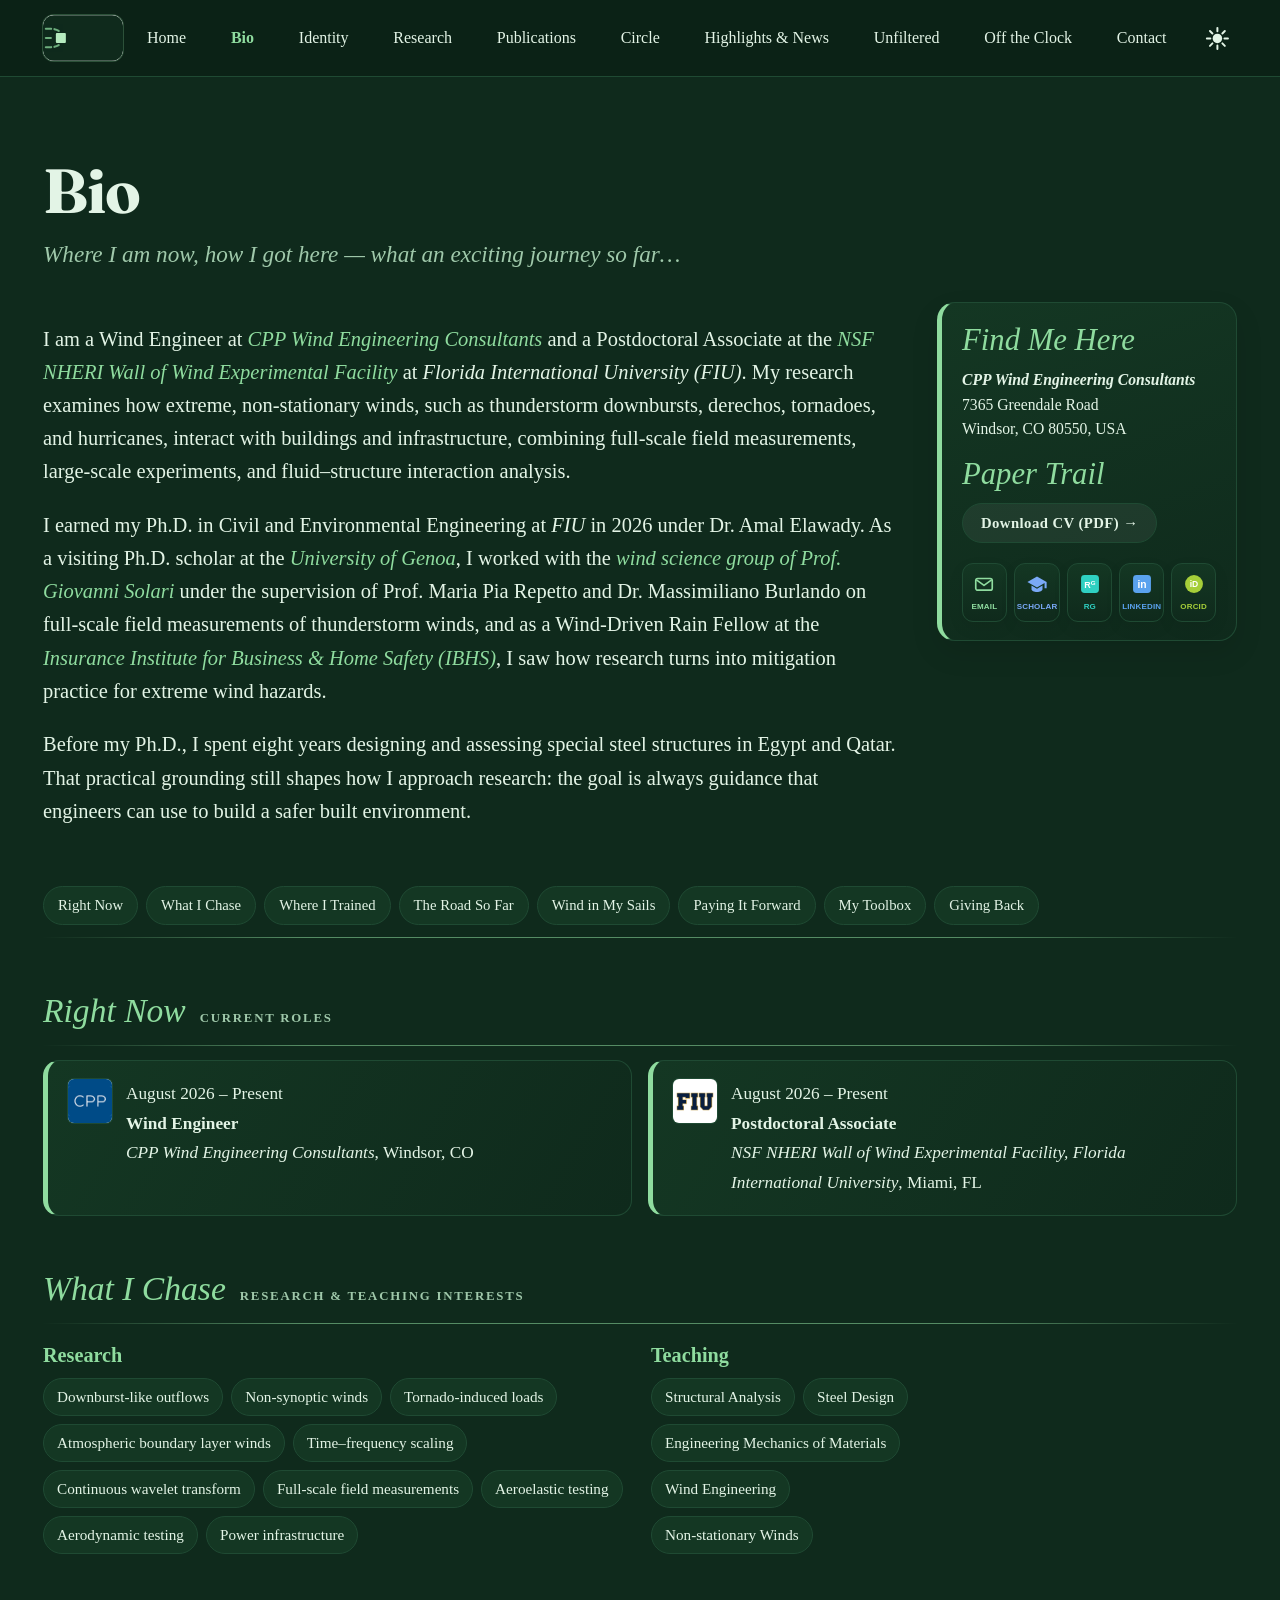
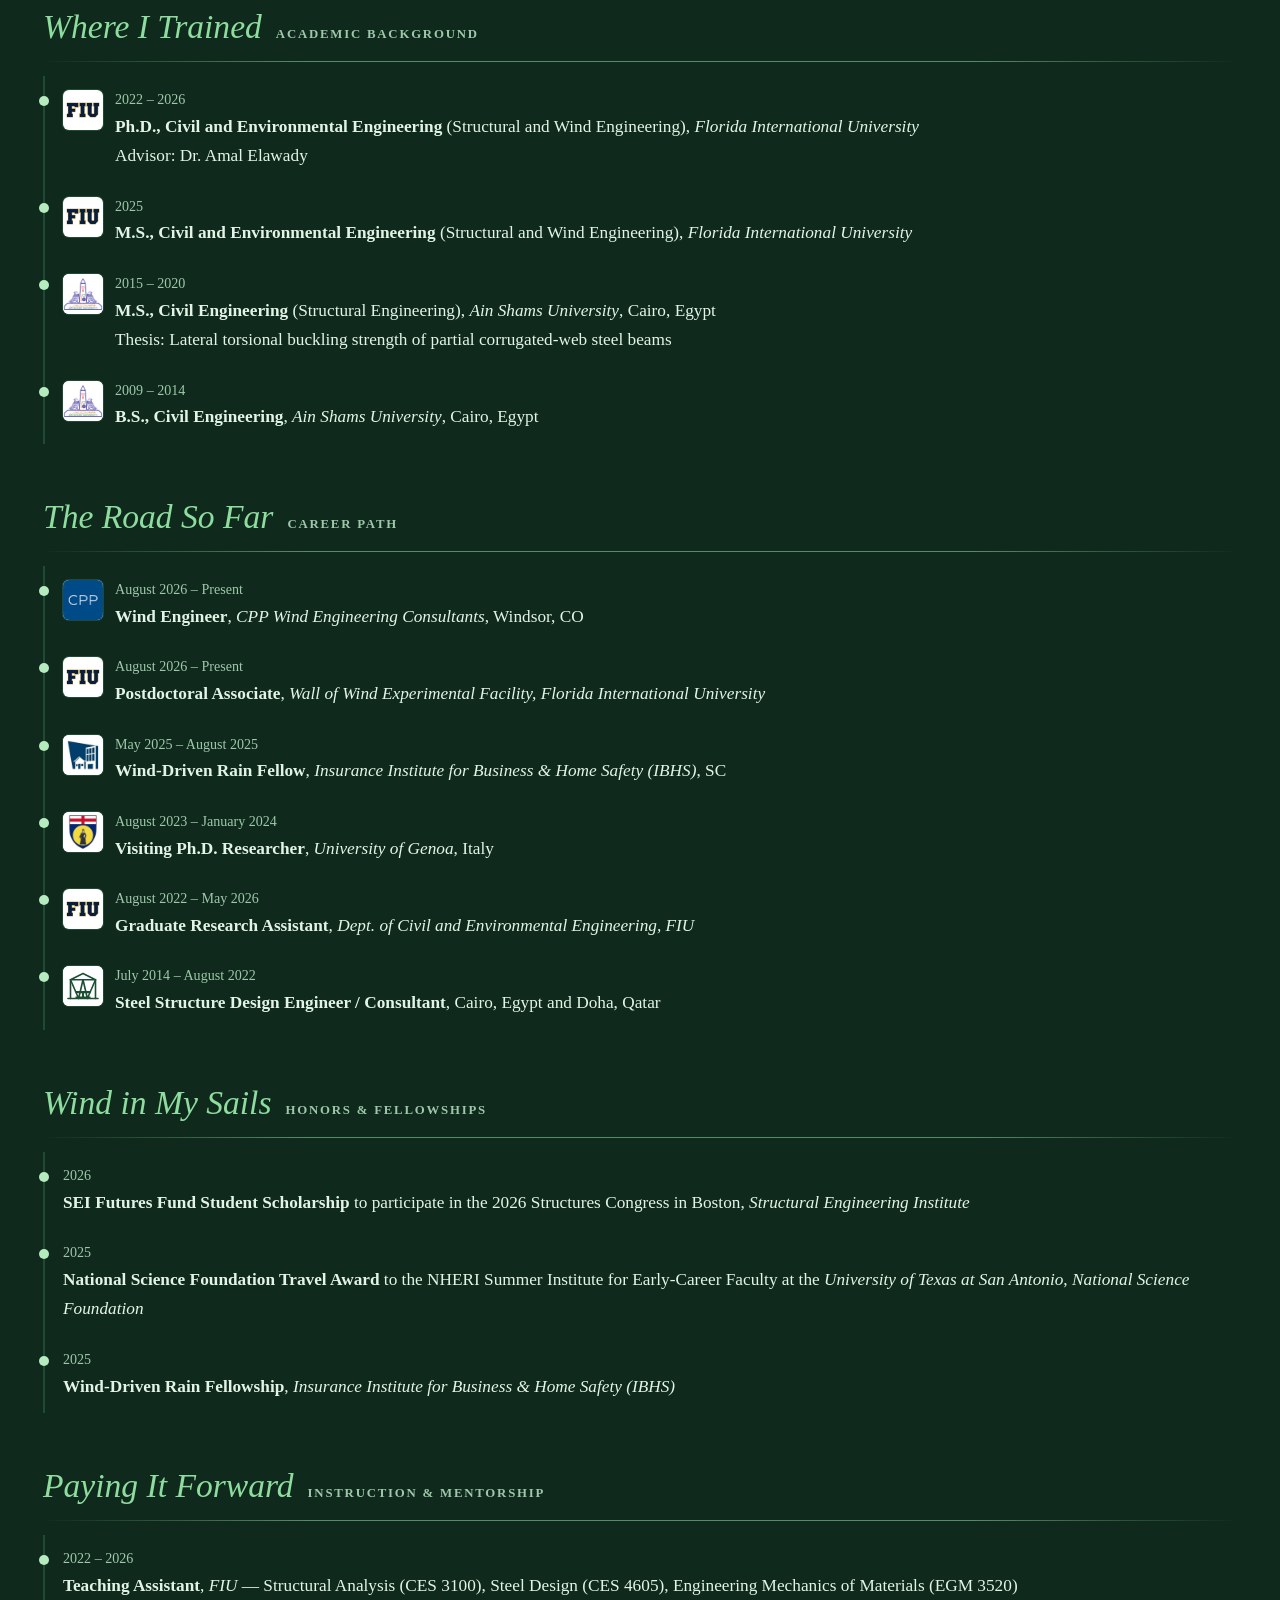
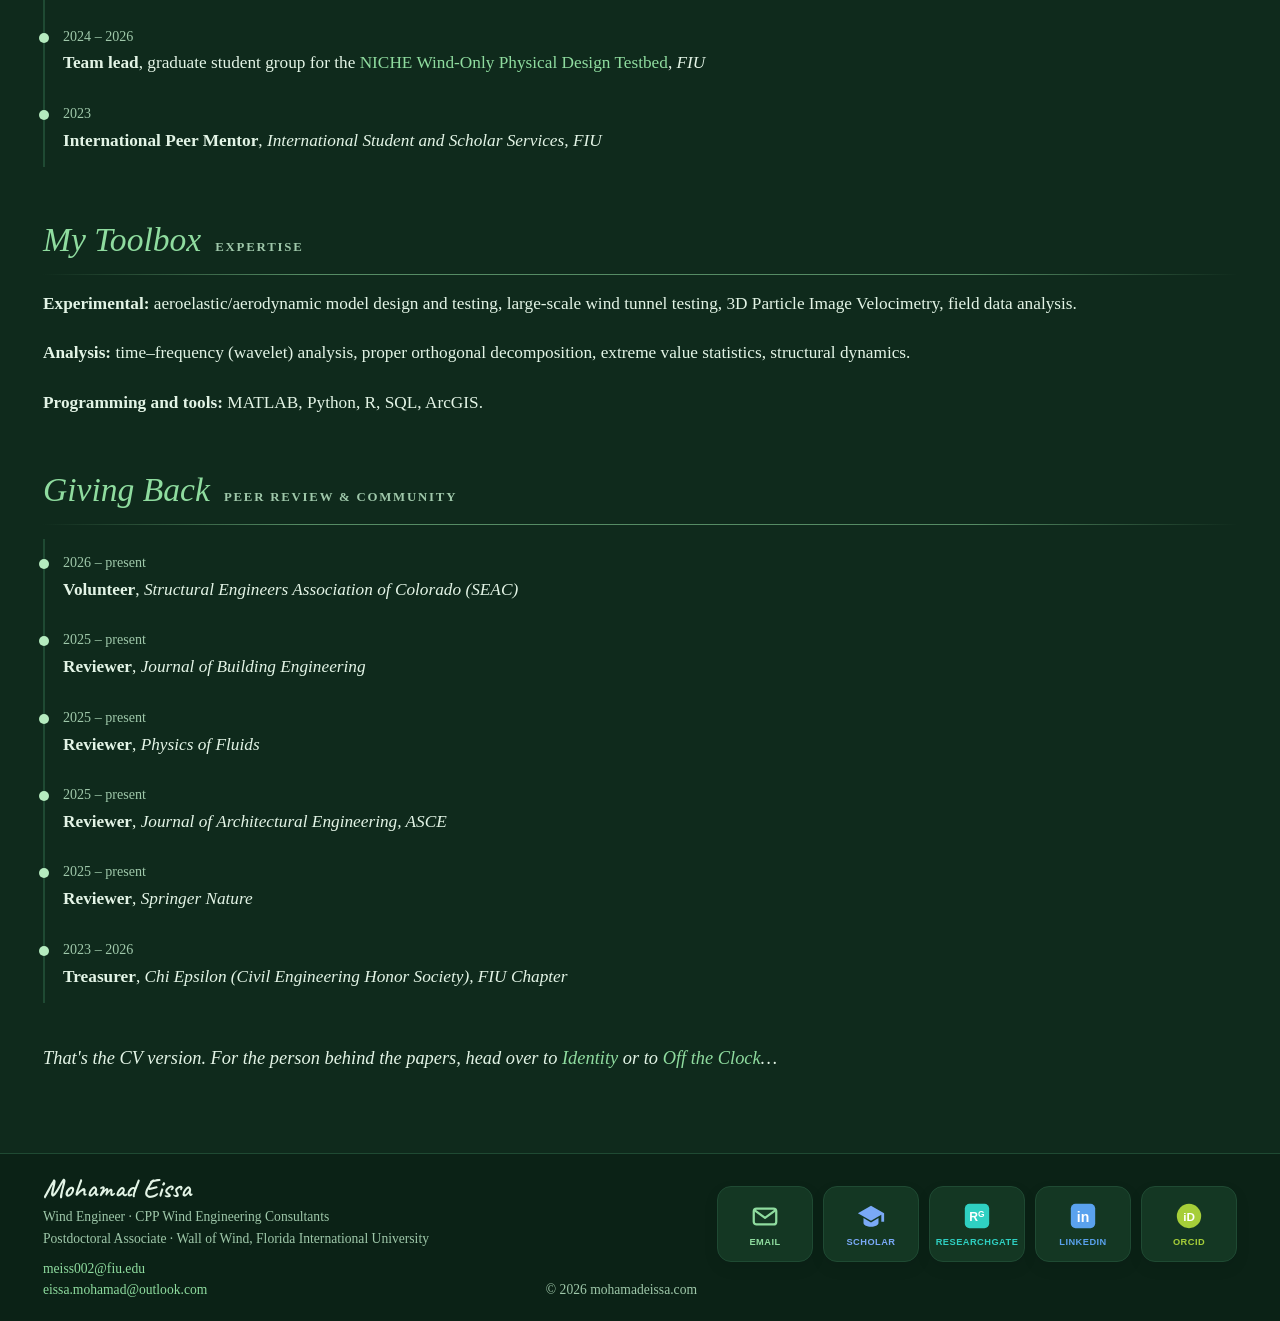
==== commit eb4b63bc: "edits" ====
--- a/bio.html
+++ b/bio.html
@@ -13,8 +13,8 @@
 
 <h1>Bio</h1><p class="subtitle"><em>Where I am now, how I got here — what an exciting journey so far…</em></p>
 <div class="bio-top"><div class="bio-intro"><p>I am a Wind Engineer at <em><a class="gust" href="https://cppwind.com/" target="_blank" rel="noopener">CPP Wind Engineering Consultants</a></em> and a Postdoctoral Associate at the <em><a class="gust" href="https://fiu.designsafe-ci.org/" target="_blank" rel="noopener">NSF NHERI Wall of Wind Experimental Facility</a></em> at <em>Florida International University (FIU)</em>. My research examines how extreme, non-stationary winds, such as thunderstorm downbursts, derechos, tornadoes, and hurricanes, interact with buildings and infrastructure, combining full-scale field measurements, large-scale experiments, and fluid–structure interaction analysis.</p>
-<p>I earned my Ph.D. in Civil and Environmental Engineering at <em>FIU</em> in 2026 under Dr. Amal Elawady. As a visiting Ph.D. scholar at the <em><a class="gust" href="https://unige.it/en" target="_blank" rel="noopener">University of Genoa</a></em>, I worked with the <a class="gust" href="https://www.gs-windyn.it/" target="_blank" rel="noopener">wind science group of Prof. Giovanni Solari</a> under the supervision of Prof. Maria Pia Repetto and Dr. Massimiliano Burlando on full-scale field measurements of thunderstorm winds, and as a Wind-Driven Rain Fellow at the <em><a class="gust" href="https://ibhs.org/" target="_blank" rel="noopener">Insurance Institute for Business &amp; Home Safety (IBHS)</a></em>, I saw how research turns into mitigation practice for extreme wind hazards.</p>
-<p>Before my Ph.D., I spent eight years designing and assessing special steel structures in Egypt and Qatar. That practical grounding still shapes how I approach research: the goal is always guidance that engineers can use to build a safer built environment.</p></div><aside class="bio-side"><div class="side-block"><h3 class="side-h">Find Me Here</h3><p><b><em>CPP Wind Engineering Consultants</em></b><br>7365 Greendale Road<br>Windsor, CO 80550, USA</p><p class="side-mail"><a class="gust" href="mailto:meiss002@fiu.edu">meiss002@fiu.edu</a><br><a class="gust" href="mailto:eissa.mohamad@outlook.com">eissa.mohamad@outlook.com</a></p><p><a class="gust" href="collaborate.html">Open to collaborations</a></p></div><div class="side-block"><h3 class="side-h">Paper Trail</h3><p><a class="opp-btn gust" href="assets/cv.pdf" target="_blank" rel="noopener">Download CV (PDF) <span aria-hidden="true">→</span></a></p></div><div class="social tiles mini"><a class="tile t-mail" href="mailto:meiss002@fiu.edu" title="Email" aria-label="Email"><svg viewBox="0 0 32 32"><rect x="4" y="8" width="24" height="17" rx="3" fill="none" stroke="currentColor" stroke-width="2.4"/><path d="M5 10l11 8 11-8" fill="none" stroke="currentColor" stroke-width="2.4" stroke-linejoin="round"/></svg><span>EMAIL</span></a><a class="tile t-gs" href="https://scholar.google.com/citations?user=ByOGSA4AAAAJ" title="Google Scholar" aria-label="Google Scholar" target="_blank" rel="noopener"><svg viewBox="0 0 32 32"><path d="M16 5L2 13l14 8 11-6.3V22h3v-9z" fill="currentColor"/><path d="M8 18.2v5.3c0 2.2 3.6 4 8 4s8-1.8 8-4v-5.3l-8 4.6z" fill="currentColor"/></svg><span>SCHOLAR</span></a><a class="tile t-rg" href="https://www.researchgate.net/profile/Mohamed-Eissa-43" title="ResearchGate" aria-label="ResearchGate" target="_blank" rel="noopener"><svg viewBox="0 0 32 32"><rect x="3" y="3" width="26" height="26" rx="5" fill="currentColor"/><text x="16" y="21.5" font-family="Arial,sans-serif" font-size="13" font-weight="700" text-anchor="middle" fill="#fff">R<tspan font-size="9" dy="-4">G</tspan></text></svg><span>RESEARCHGATE</span></a><a class="tile t-li" href="https://www.linkedin.com/in/muhammedeissaa/" title="LinkedIn" aria-label="LinkedIn" target="_blank" rel="noopener"><svg viewBox="0 0 32 32"><rect x="3" y="3" width="26" height="26" rx="5" fill="currentColor"/><text x="16" y="22.5" font-family="Arial,sans-serif" font-size="15" font-weight="700" text-anchor="middle" fill="#fff">in</text></svg><span>LINKEDIN</span></a><a class="tile t-orcid" href="https://orcid.org/0000-0001-7298-1184" title="ORCID" aria-label="ORCID" target="_blank" rel="noopener"><svg viewBox="0 0 32 32"><circle cx="16" cy="16" r="13" fill="currentColor"/><text x="16" y="21" font-family="Arial,sans-serif" font-size="12.5" font-weight="700" text-anchor="middle" fill="#fff">iD</text></svg><span>ORCID</span></a></div></aside></div>
+<p>I earned my Ph.D. in Civil and Environmental Engineering at <em>FIU</em> in 2026 under Dr. Amal Elawady. As a visiting Ph.D. scholar at the <em><a class="gust" href="https://unige.it/en" target="_blank" rel="noopener">University of Genoa</a></em>, I worked with the <em><a class="gust" href="https://www.gs-windyn.it/" target="_blank" rel="noopener">wind science group of Prof. Giovanni Solari</a></em> under the supervision of Prof. Maria Pia Repetto and Dr. Massimiliano Burlando on full-scale field measurements of thunderstorm winds, and as a Wind-Driven Rain Fellow at the <em><a class="gust" href="https://ibhs.org/" target="_blank" rel="noopener">Insurance Institute for Business &amp; Home Safety (IBHS)</a></em>, I saw how research turns into mitigation practice for extreme wind hazards.</p>
+<p>Before my Ph.D., I spent eight years designing and assessing special steel structures in Egypt and Qatar. That practical grounding still shapes how I approach research: the goal is always guidance that engineers can use to build a safer built environment.</p></div><aside class="bio-side"><div class="side-block"><h3 class="side-h">Find Me Here</h3><p><b><em>CPP Wind Engineering Consultants</em></b><br>7365 Greendale Road<br>Windsor, CO 80550, USA</p></div><div class="side-block"><h3 class="side-h">Paper Trail</h3><p><a class="opp-btn gust" href="assets/cv.pdf" target="_blank" rel="noopener">Download CV (PDF) <span aria-hidden="true">→</span></a></p></div><div class="social tiles mini"><a class="tile t-mail" href="mailto:meiss002@fiu.edu" title="Email" aria-label="Email"><svg viewBox="0 0 32 32"><rect x="4" y="8" width="24" height="17" rx="3" fill="none" stroke="currentColor" stroke-width="2.4"/><path d="M5 10l11 8 11-8" fill="none" stroke="currentColor" stroke-width="2.4" stroke-linejoin="round"/></svg><span>EMAIL</span></a><a class="tile t-gs" href="https://scholar.google.com/citations?user=ByOGSA4AAAAJ" title="Google Scholar" aria-label="Google Scholar" target="_blank" rel="noopener"><svg viewBox="0 0 32 32"><path d="M16 5L2 13l14 8 11-6.3V22h3v-9z" fill="currentColor"/><path d="M8 18.2v5.3c0 2.2 3.6 4 8 4s8-1.8 8-4v-5.3l-8 4.6z" fill="currentColor"/></svg><span>SCHOLAR</span></a><a class="tile t-rg" href="https://www.researchgate.net/profile/Mohamed-Eissa-43" title="ResearchGate" aria-label="ResearchGate" target="_blank" rel="noopener"><svg viewBox="0 0 32 32"><rect x="3" y="3" width="26" height="26" rx="5" fill="currentColor"/><text x="16" y="21.5" font-family="Arial,sans-serif" font-size="13" font-weight="700" text-anchor="middle" fill="#fff">R<tspan font-size="9" dy="-4">G</tspan></text></svg><span>RESEARCHGATE</span></a><a class="tile t-li" href="https://www.linkedin.com/in/muhammedeissaa/" title="LinkedIn" aria-label="LinkedIn" target="_blank" rel="noopener"><svg viewBox="0 0 32 32"><rect x="3" y="3" width="26" height="26" rx="5" fill="currentColor"/><text x="16" y="22.5" font-family="Arial,sans-serif" font-size="15" font-weight="700" text-anchor="middle" fill="#fff">in</text></svg><span>LINKEDIN</span></a><a class="tile t-orcid" href="https://orcid.org/0000-0001-7298-1184" title="ORCID" aria-label="ORCID" target="_blank" rel="noopener"><svg viewBox="0 0 32 32"><circle cx="16" cy="16" r="13" fill="currentColor"/><text x="16" y="21" font-family="Arial,sans-serif" font-size="12.5" font-weight="700" text-anchor="middle" fill="#fff">iD</text></svg><span>ORCID</span></a></div></aside></div>
 <nav class="bio-tabs" aria-label="Bio sections"><a class="gust" href="#now">Right Now</a><a class="gust" href="#chase">What I Chase</a><a class="gust" href="#trained">Where I Trained</a><a class="gust" href="#road">The Road So Far</a><a class="gust" href="#sails">Wind in My Sails</a><a class="gust" href="#forward">Paying It Forward</a><a class="gust" href="#toolbox">My Toolbox</a><a class="gust" href="#giving">Giving Back</a></nav><h2 id="now" class="bio-h">Right Now<span class="bio-cap">Current roles</span></h2><div class="appts">
 <div class="appt"><a class="lg" href="https://cppwind.com/" target="_blank" rel="noopener"><img class="logo" src="assets/img/logos/cpp-square.png" alt="CPP logo"></a><div><div class="when">August 2026 – Present</div><b>Wind Engineer</b><br><em>CPP Wind Engineering Consultants</em>, Windsor, CO</div></div>
 <div class="appt"><a class="lg" href="https://fiu.designsafe-ci.org/" target="_blank" rel="noopener"><img class="logo" src="assets/img/logos/fiu.png" alt="FIU logo"></a><div><div class="when">August 2026 – Present</div><b>Postdoctoral Associate</b><br><em>NSF NHERI Wall of Wind Experimental Facility, Florida International University</em>, Miami, FL</div></div></div>
--- a/assets/style.css
+++ b/assets/style.css
@@ -296,7 +296,7 @@
 main h2.news-h{font-family:var(--serif)!important;font-style:italic;font-weight:400;font-size:clamp(2.4rem,5.5vw,3.8rem);line-height:1.05;margin:0;padding:0;border:0;color:var(--text)}
 .news-sub{margin:6px 0 0;color:var(--muted)}
 .news-all{font-family:var(--sans)!important;font-weight:700;font-size:.85rem;letter-spacing:.1em;text-transform:uppercase;color:var(--text);border-bottom:1px solid var(--muted);padding-bottom:6px;white-space:nowrap}
-.news-all::after,.nlinks a::after{content:"  ↗";font-weight:700}
+.news-all::after,.nlinks a::after{content:"  \2197\FE0E";font-weight:700}
 .news-all:hover,.nlinks a:hover{text-decoration:none;color:var(--accent)}
 .news-grid{display:grid;grid-template-columns:repeat(auto-fill,minmax(min(100%,300px),1fr));column-gap:clamp(24px,3.5vw,46px)}
 .nitem{border-top:2px solid var(--text);border-bottom:2px solid var(--text);padding:34px 0 30px;margin-bottom:40px;display:flex;flex-direction:column}
@@ -863,7 +863,7 @@
 /* v-news-2: abstract pop-out card */
 .nlinks .nbtn-abs,.ntitle-btn{font:inherit;background:none;border:0;padding:0;cursor:pointer;color:inherit;text-align:left}
 .nlinks .nbtn-abs{font-family:var(--serif)!important;font-size:.78rem;font-weight:700;letter-spacing:.12em;text-transform:uppercase;color:var(--muted)}
-.nlinks .nbtn-abs::after{content:" ↗"}
+.nlinks .nbtn-abs::after{content:" \2197\FE0E"}
 .nlinks .nbtn-abs:hover,.ntitle-btn:hover{color:var(--accent)}
 .modal{position:fixed;inset:0;z-index:200;display:flex;align-items:center;justify-content:center;padding:20px;background:rgba(0,0,0,.55);backdrop-filter:blur(3px)}
 .modal[hidden]{display:none}
@@ -946,3 +946,16 @@
 /* v-kcplot: VIV figure in logo card */
 .kc-plot{margin:2px 0 12px}.kc-plot img{display:block;width:100%;height:auto;border-radius:8px;background:#fff;border:1px solid var(--line)}
 @media(max-height:960px){.kcard{max-height:calc(100vh - 84px);overflow-y:auto;scrollbar-width:thin;overscroll-behavior:contain}.kcard::before{display:none}}
+
+/* v-mobile-fixes: SVG theme icon; tap-to-show photo caption on touch screens */
+@media(hover:none){
+  .pcap{position:absolute;left:50%;bottom:16px;margin:0;transform:translate(-50%,8px);opacity:0;visibility:hidden;background:color-mix(in srgb,var(--card) 88%,transparent);backdrop-filter:blur(6px);-webkit-backdrop-filter:blur(6px)}
+  .hero .profile{cursor:pointer;-webkit-tap-highlight-color:transparent}
+  .hero .profile.cap-on .pcap{opacity:1;visibility:visible;transform:translate(-50%,0)}
+}
+/* v-emoji-img: same emoji picture on every device (Microsoft Fluent emoji, MIT licence); falls back to the device emoji if a file is missing */
+.emo{width:1.15em;height:1.15em;vertical-align:-.2em;display:inline-block}
+img.emo,.card h3 img.emo,.why img.emo{width:1.15em!important;height:1.15em!important;max-width:none!important;margin:0!important;padding:0!important;display:inline-block!important;vertical-align:-.2em!important;border:0!important;border-radius:0!important;box-shadow:none!important;object-fit:contain!important;aspect-ratio:auto!important;background:none!important}
+/* v-theme-icon: drawn sun/moon (same shape as the text symbols) so every device shows it */
+#theme-toggle .ti{width:1em;height:1em;display:block}
+#theme-toggle{min-width:1.6em;min-height:1.6em;display:inline-flex;align-items:center;justify-content:center}
